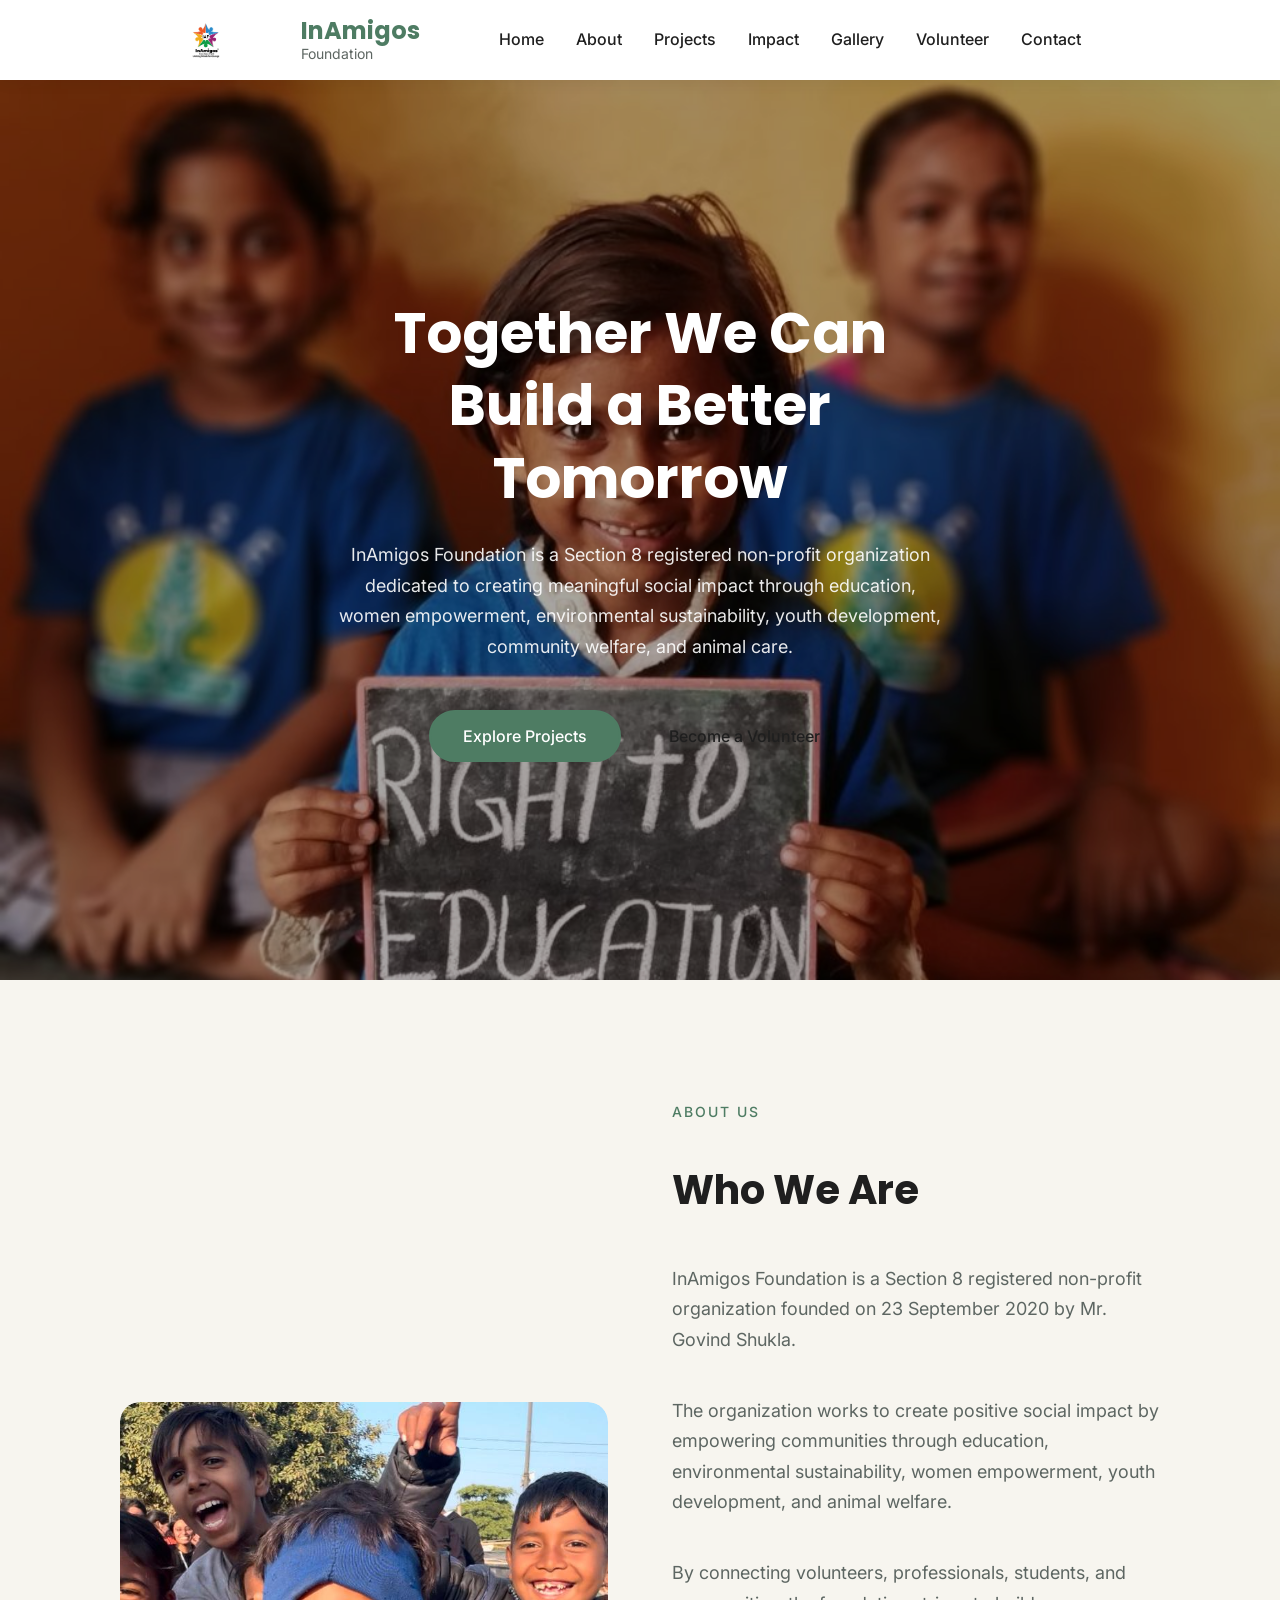
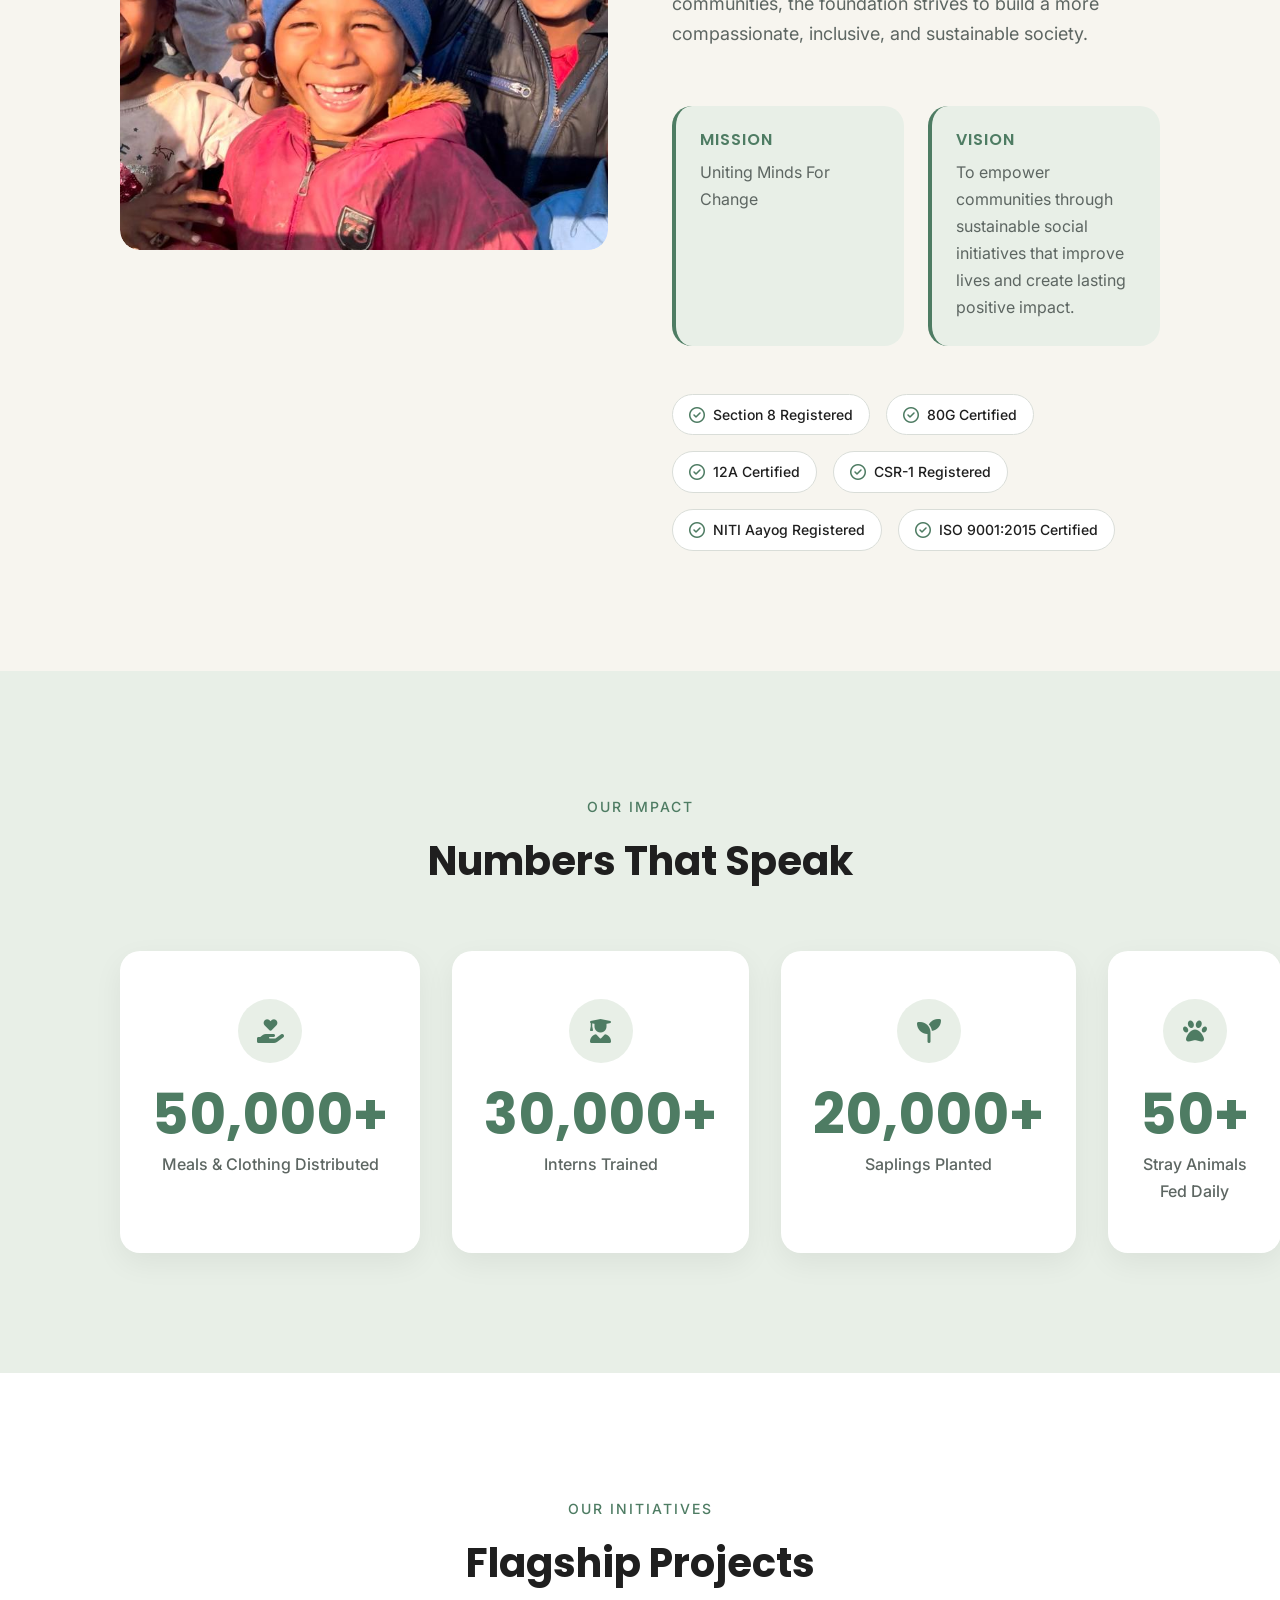
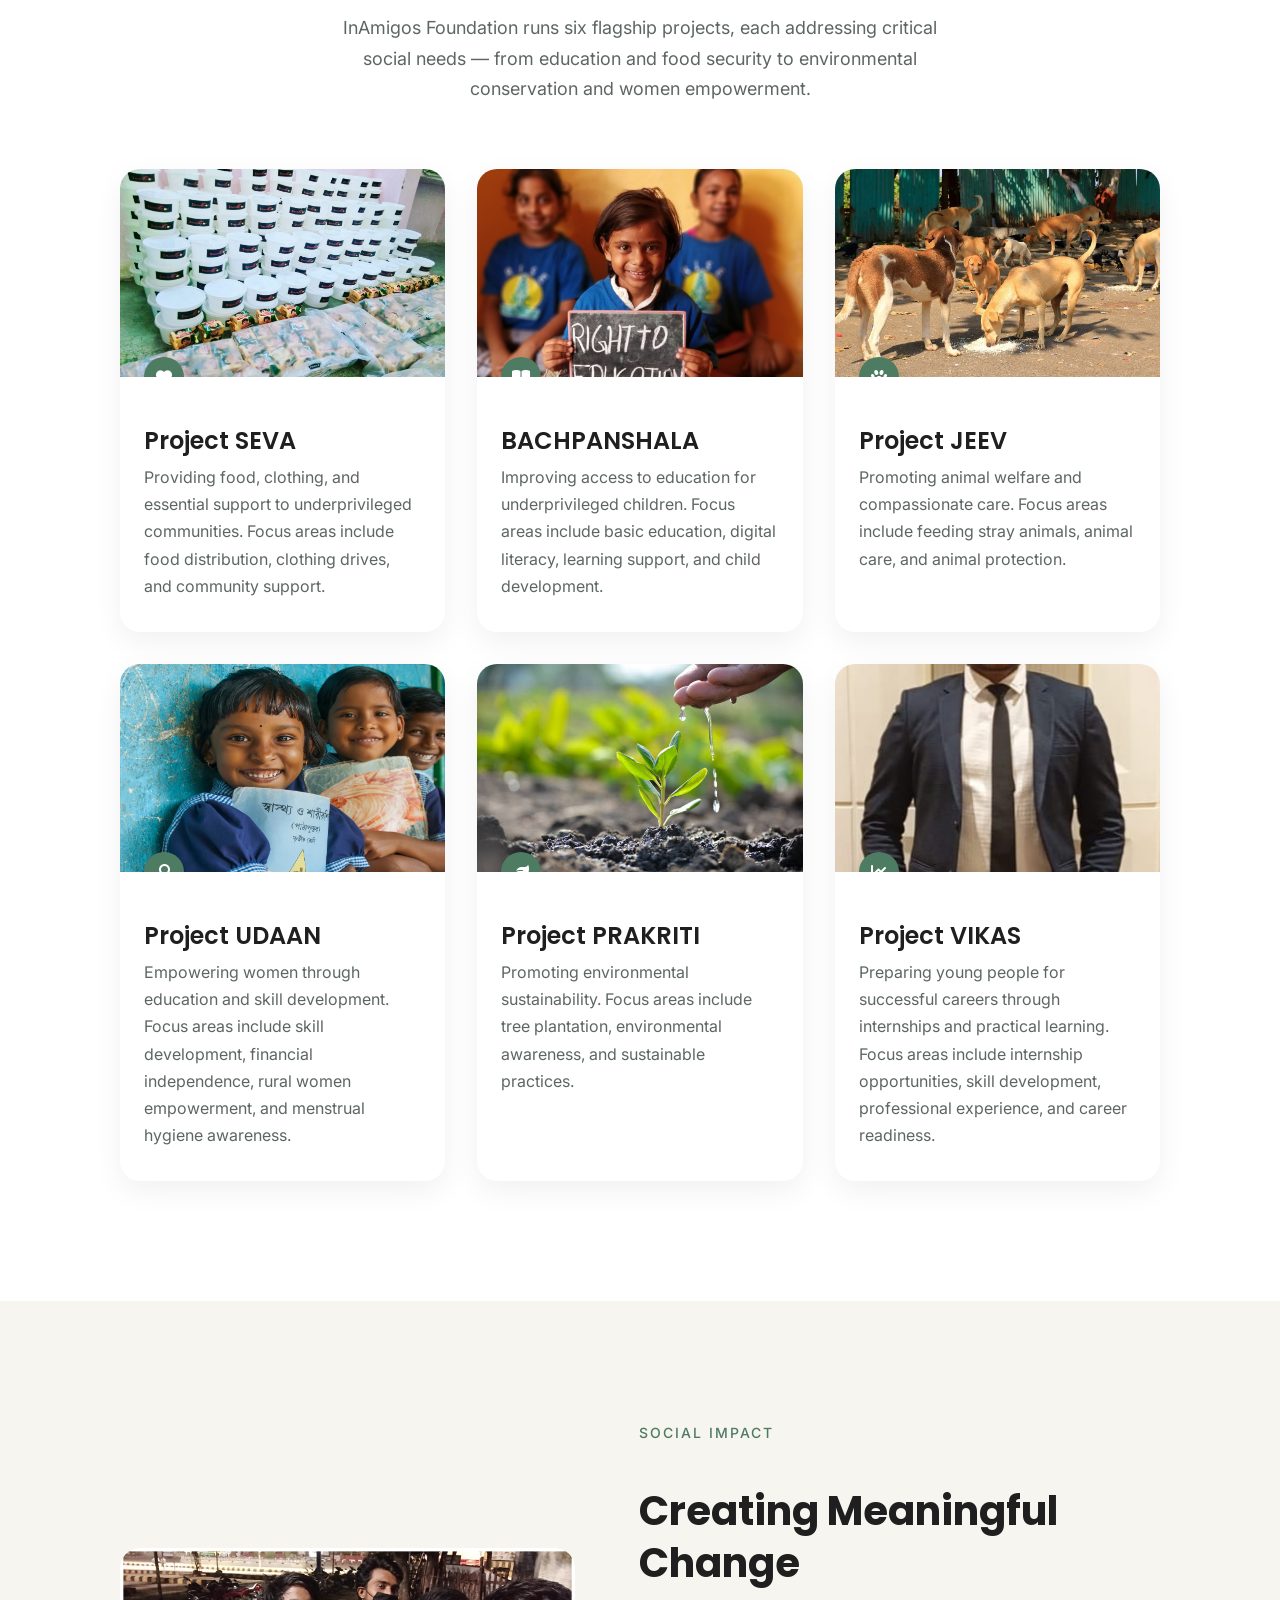
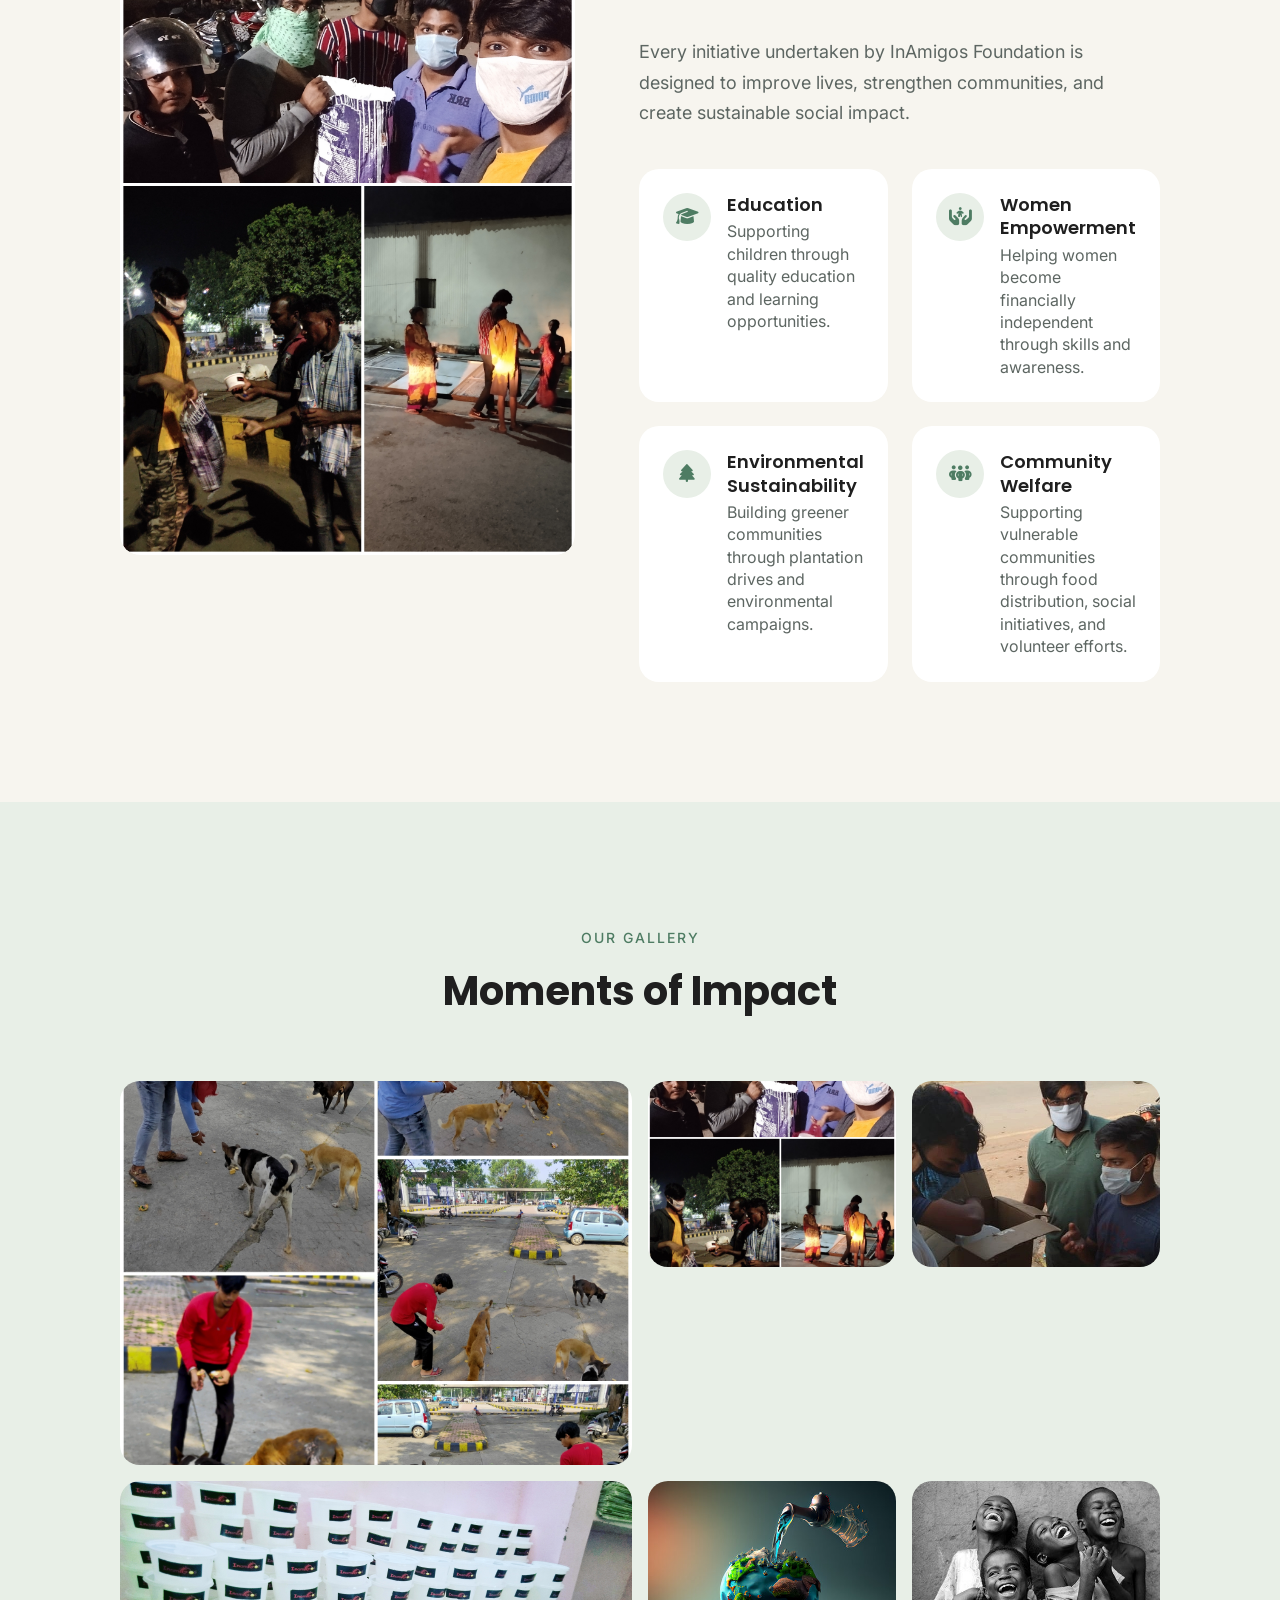
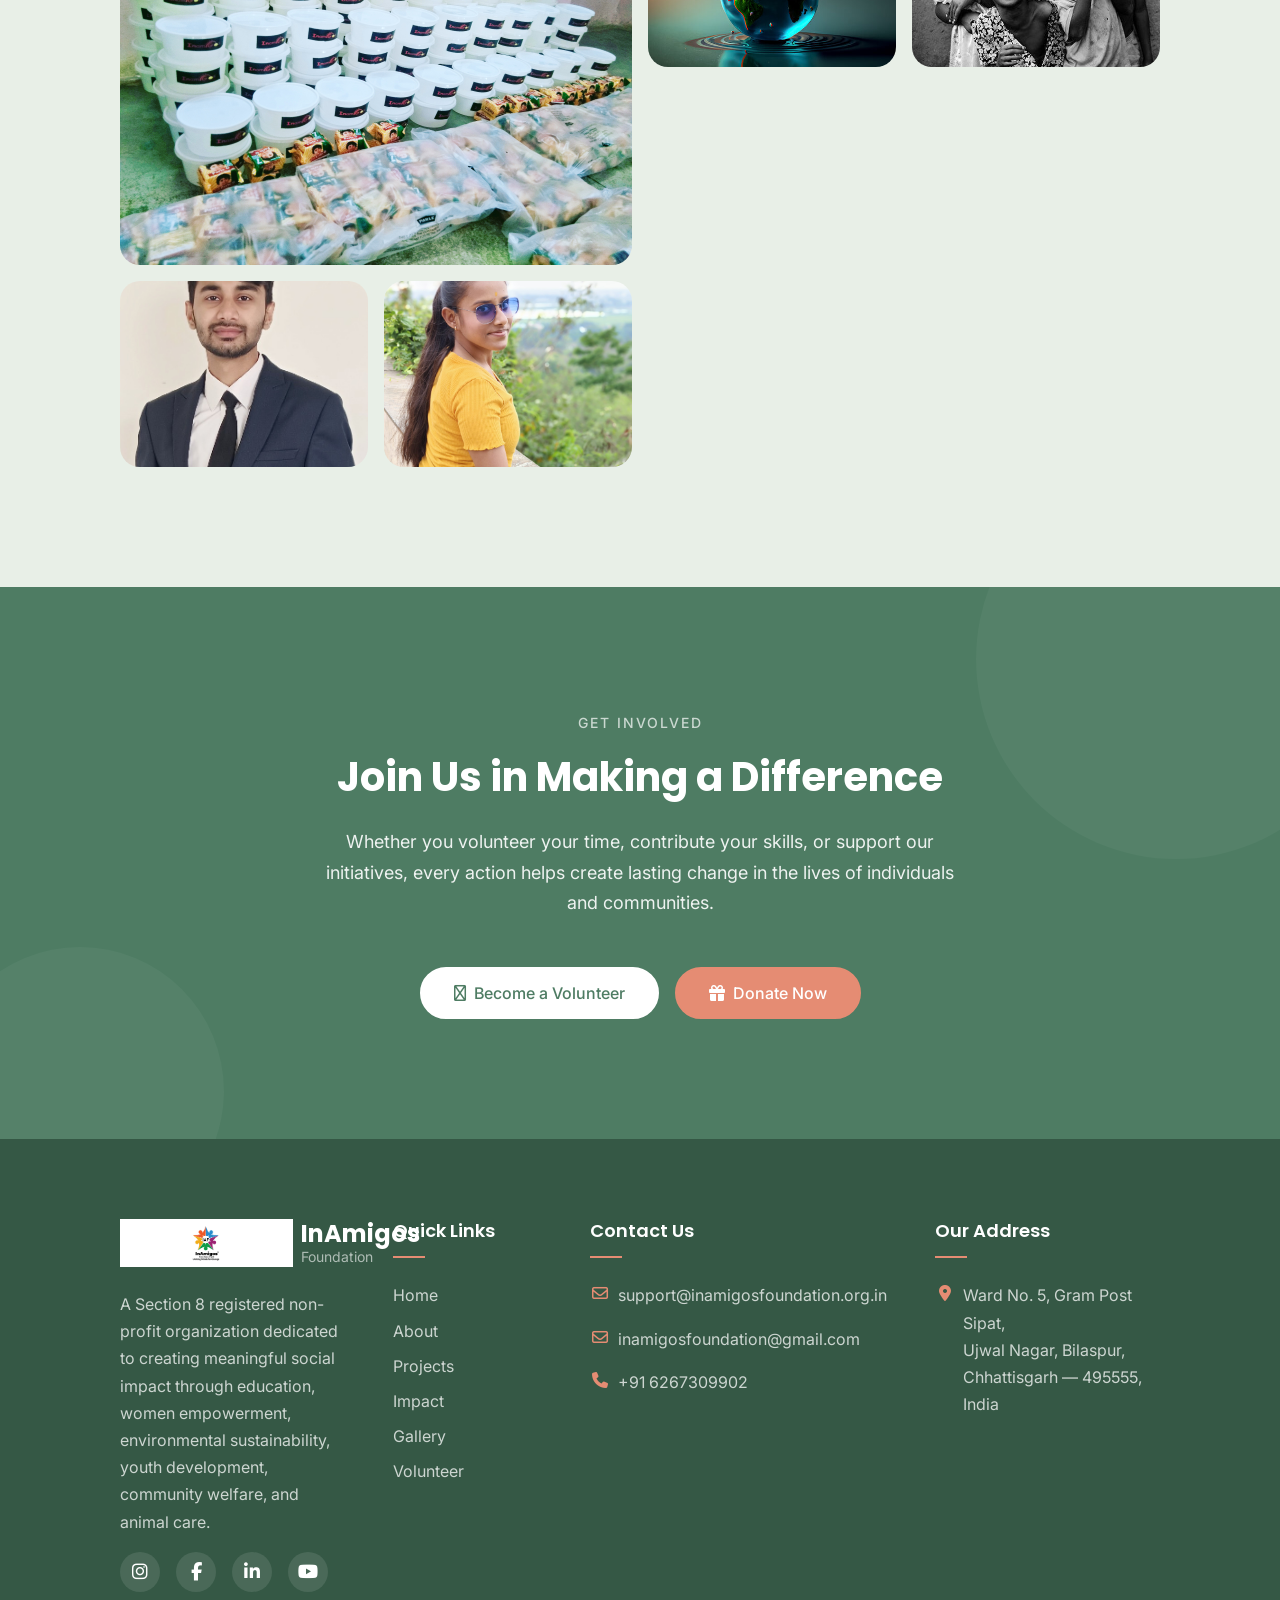
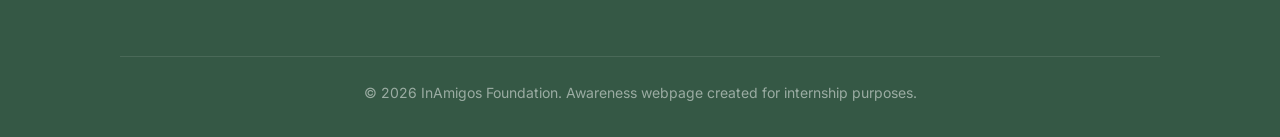
==== index.html @ 709d4292 "Current progress" ====
<!DOCTYPE html>
<html lang="en">
<head>
  <!-- =====================================================
       InAmigos Foundation — Awareness Website
       =====================================================
       A single-page responsive awareness website built to 
       showcase the mission, projects, and social impact of 
       the InAmigos Foundation.

       Technology: HTML5 + CSS3 only. No frameworks.
       Source of Truth: README.md, DESIGN_SYSTEM.md, CONTENT_SPEC.md
       ===================================================== -->
  <meta charset="UTF-8">
  <meta name="viewport" content="width=device-width, initial-scale=1.0">
  <meta http-equiv="X-UA-Compatible" content="IE=edge">

  <!-- SEO Meta Tags -->
  <title>InAmigos Foundation — Together We Can Build a Better Tomorrow</title>
  <meta name="description" content="InAmigos Foundation is a Section 8 registered non-profit organization dedicated to creating meaningful social impact through education, women empowerment, environmental sustainability, youth development, community welfare, and animal care.">
  <meta name="keywords" content="InAmigos Foundation, NGO, non-profit, education, women empowerment, environment, animal welfare, volunteer, India">

  <!-- Favicon — Official InAmigos icon -->
  <link rel="icon" href="images/logo.jpg" type="image/jpeg">
  <link rel="apple-touch-icon" href="images/logo.jpg">

  <!-- Google Fonts — Poppins (headings) + Inter (body) -->
  <link rel="preconnect" href="https://fonts.googleapis.com">
  <link rel="preconnect" href="https://fonts.gstatic.com" crossorigin>
  <link href="https://fonts.googleapis.com/css2?family=Inter:wght@400;500&family=Poppins:wght@600;700&display=swap" rel="stylesheet">

  <!-- Font Awesome — Outline icons -->
  <link rel="stylesheet" href="https://cdnjs.cloudflare.com/ajax/libs/font-awesome/6.5.1/css/all.min.css" integrity="sha512-DTOQO9RWCH3ppGqcWaEA1BIZOC6xxalwEsw9c2QQeAIftl+Vegovlnee1c9QX4TctnWMn13TZye+giMm8e2LwA==" crossorigin="anonymous" referrerpolicy="no-referrer">

  <!-- Main Stylesheet -->
  <link rel="stylesheet" href="css/style.css">
</head>

<body>

  <!-- =====================================================
       SKIP LINK — Accessibility: Skip to main content
       ===================================================== -->
  <a href="#main-content" class="skip-link">Skip to main content</a>


  <!-- =====================================================
       COMPONENT: Navigation
       =====================================================
       Sticky navbar. Logo left, links right.
       CSS-only hamburger menu on mobile.
       Menu items from CONTENT_SPEC: Home, About, Projects, 
       Impact, Gallery, Volunteer, Contact
       ===================================================== -->
  <header class="nav" role="banner">
    <div class="container nav__inner">

      <!-- Logo -->
      <a href="#home" class="nav__logo" aria-label="InAmigos Foundation — Go to homepage">
        <img 
          src="images/logo.jpg" 
          alt="InAmigos Foundation official logo" 
          class="nav__logo-img"
          width="48"
          height="48"
        >
        <div class="nav__logo-text">
          InAmigos
          <span>Foundation</span>
        </div>
      </a>

      <!-- Mobile hamburger toggle (CSS-only, no JavaScript) -->
      <input type="checkbox" id="nav-toggle" class="nav__toggle sr-only" aria-label="Toggle navigation menu">

      <!-- Navigation Links -->
      <nav class="nav__links" role="navigation" aria-label="Main navigation">
        <a href="#home" class="nav__link">Home</a>
        <a href="#about" class="nav__link">About</a>
        <a href="#projects" class="nav__link">Projects</a>
        <a href="#impact" class="nav__link">Impact</a>
        <a href="#gallery" class="nav__link">Gallery</a>
        <a href="#volunteer" class="nav__link">Volunteer</a>
        <a href="#contact" class="nav__link">Contact</a>
      </nav>

      <!-- Hamburger icon label (only visible on mobile) -->
      <label for="nav-toggle" class="nav__toggle-label" aria-label="Open navigation menu">
        <span></span>
        <span></span>
        <span></span>
      </label>

      <!-- Mobile overlay (closes menu when clicking outside) -->
      <label for="nav-toggle" class="nav__overlay" aria-hidden="true"></label>

    </div>
  </header>


  <!-- =====================================================
       MAIN CONTENT
       ===================================================== -->
  <main id="main-content">


    <!-- =====================================================
         COMPONENT: Hero Section
         =====================================================
         100vh height. Background image with dark overlay.
         Centered content (max 700px). Two CTA buttons.
         Content from CONTENT_SPEC.md — Hero Section.
         ===================================================== -->
    <section id="home" class="hero" aria-label="Hero banner">

      <!-- Background image — official InAmigos Foundation photo -->
      <img 
        src="images/hero-bg.jpg" 
        alt="InAmigos Foundation volunteers engaged in community service activities" 
        class="hero__bg"
      >

      <!-- Dark overlay for text readability -->
      <div class="hero__overlay" aria-hidden="true"></div>

      <!-- Hero content -->
      <div class="hero__content animate-fade-up">
        <h1 class="hero__heading">Together We Can Build a Better Tomorrow</h1>
        <p class="hero__subheading">
          InAmigos Foundation is a Section 8 registered non-profit organization dedicated to creating meaningful social impact through education, women empowerment, environmental sustainability, youth development, community welfare, and animal care.
        </p>
        <div class="btn-group btn-group--center">
          <!-- Primary CTA — scrolls to Projects section -->
          <a href="#projects" class="btn btn--primary">Explore Projects</a>
          <!-- Secondary CTA — scrolls to Volunteer section -->
          <a href="#volunteer" class="btn btn--white-outline">Become a Volunteer</a>
        </div>
      </div>
    </section>


    <!-- =====================================================
         COMPONENT: About Section
         =====================================================
         Two-column layout: Image + Content.
         Includes Mission, Vision, and Trust Badges.
         Content from CONTENT_SPEC.md — About Section.
         ===================================================== -->
    <section id="about" class="section section--ivory" aria-labelledby="about-heading">
      <div class="container">
        <div class="split">

          <!-- About Image -->
          <figure class="about__image-wrapper animate-fade-up">
            <img 
              src="images/about.jpg" 
              alt="InAmigos Foundation team members during a community welfare activity" 
              class="about__image"
              loading="lazy"
            >
          </figure>

          <!-- About Content -->
          <div class="about__content animate-fade-up animate-delay-2">

            <!-- Section Label -->
            <p class="section-label">About Us</p>

            <!-- Heading -->
            <h2 id="about-heading" class="section-heading">Who We Are</h2>

            <!-- Description — from CONTENT_SPEC -->
            <p class="about__text">
              InAmigos Foundation is a Section 8 registered non-profit organization founded on 23 September 2020 by Mr. Govind Shukla.
            </p>
            <p class="about__text">
              The organization works to create positive social impact by empowering communities through education, environmental sustainability, women empowerment, youth development, and animal welfare.
            </p>
            <p class="about__text">
              By connecting volunteers, professionals, students, and communities, the foundation strives to build a more compassionate, inclusive, and sustainable society.
            </p>

            <!-- Mission & Vision -->
            <div class="about__highlights">
              <div class="about__highlight">
                <h4>Mission</h4>
                <p>Uniting Minds For Change</p>
              </div>
              <div class="about__highlight">
                <h4>Vision</h4>
                <p>To empower communities through sustainable social initiatives that improve lives and create lasting positive impact.</p>
              </div>
            </div>

            <!-- Trust & Recognition Badges — from CONTENT_SPEC -->
            <div class="trust-badges" aria-label="Official certifications and registrations">
              <span class="trust-badge">
                <i class="fa-regular fa-circle-check" aria-hidden="true"></i> Section 8 Registered
              </span>
              <span class="trust-badge">
                <i class="fa-regular fa-circle-check" aria-hidden="true"></i> 80G Certified
              </span>
              <span class="trust-badge">
                <i class="fa-regular fa-circle-check" aria-hidden="true"></i> 12A Certified
              </span>
              <span class="trust-badge">
                <i class="fa-regular fa-circle-check" aria-hidden="true"></i> CSR-1 Registered
              </span>
              <span class="trust-badge">
                <i class="fa-regular fa-circle-check" aria-hidden="true"></i> NITI Aayog Registered
              </span>
              <span class="trust-badge">
                <i class="fa-regular fa-circle-check" aria-hidden="true"></i> ISO 9001:2015 Certified
              </span>
            </div>

          </div><!-- /about__content -->

        </div><!-- /split -->
      </div><!-- /container -->
    </section>


    <!-- =====================================================
         COMPONENT: Impact Statistics Section
         =====================================================
         Four equal-width stat cards with icons, large numbers,
         and short labels. Hover animation.
         Statistics from CONTENT_SPEC.md — Impact Statistics.
         ===================================================== -->
    <section id="impact" class="section section--sage" aria-labelledby="stats-heading">
      <div class="container">

        <!-- Section Header -->
        <div class="section-header animate-fade-up">
          <p class="section-label">Our Impact</p>
          <h2 id="stats-heading" class="section-heading">Numbers That Speak</h2>
        </div>

        <!-- Statistics Grid — 4 columns -->
        <div class="grid-4">

          <!-- Stat 1: Meals & Clothing -->
          <article class="stat-card animate-fade-up animate-delay-1" aria-label="50,000+ Meals and Clothing Distributed">
            <div class="stat-card__icon">
              <i class="fa-solid fa-hand-holding-heart" aria-hidden="true"></i>
            </div>
            <p class="stat-card__number">50,000+</p>
            <p class="stat-card__label">Meals &amp; Clothing Distributed</p>
          </article>

          <!-- Stat 2: Interns Trained -->
          <article class="stat-card animate-fade-up animate-delay-2" aria-label="30,000+ Interns Trained">
            <div class="stat-card__icon">
              <i class="fa-solid fa-user-graduate" aria-hidden="true"></i>
            </div>
            <p class="stat-card__number">30,000+</p>
            <p class="stat-card__label">Interns Trained</p>
          </article>

          <!-- Stat 3: Saplings Planted -->
          <article class="stat-card animate-fade-up animate-delay-3" aria-label="20,000+ Saplings Planted">
            <div class="stat-card__icon">
              <i class="fa-solid fa-seedling" aria-hidden="true"></i>
            </div>
            <p class="stat-card__number">20,000+</p>
            <p class="stat-card__label">Saplings Planted</p>
          </article>

          <!-- Stat 4: Stray Animals Fed -->
          <article class="stat-card animate-fade-up animate-delay-4" aria-label="50+ Stray Animals Fed Daily">
            <div class="stat-card__icon">
              <i class="fa-solid fa-paw" aria-hidden="true"></i>
            </div>
            <p class="stat-card__number">50+</p>
            <p class="stat-card__label">Stray Animals Fed Daily</p>
          </article>

        </div><!-- /grid-4 -->

      </div><!-- /container -->
    </section>


    <!-- =====================================================
         COMPONENT: Projects Section
         =====================================================
         Six flagship project cards. 3-col desktop, 2-col tablet,
         1-col mobile. Each card: image, icon, title, description.
         Projects from CONTENT_SPEC.md — Projects Section.
         ===================================================== -->
    <section id="projects" class="section section--white" aria-labelledby="projects-heading">
      <div class="container">

        <!-- Section Header -->
        <div class="section-header animate-fade-up">
          <p class="section-label">Our Initiatives</p>
          <h2 id="projects-heading" class="section-heading">Flagship Projects</h2>
          <p class="section-intro">
            InAmigos Foundation runs six flagship projects, each addressing critical social needs — from education and food security to environmental conservation and women empowerment.
          </p>
        </div>

        <!-- Projects Grid — 3 columns -->
        <div class="projects-grid">

          <!-- Project 1: SEVA -->
          <article class="project-card animate-fade-up animate-delay-1">
            <div class="project-card__image-wrapper">
              <img 
                src="images/project-seva.jpg" 
                alt="InAmigos Foundation volunteers distributing food and clothing during Project SEVA" 
                class="project-card__image"
                loading="lazy"
              >
              <div class="project-card__badge" aria-hidden="true">
                <i class="fa-solid fa-heart"></i>
              </div>
            </div>
            <div class="project-card__body">
              <h3 class="project-card__title">Project SEVA</h3>
              <p class="project-card__desc">
                Providing food, clothing, and essential support to underprivileged communities. Focus areas include food distribution, clothing drives, and community support.
              </p>
            </div>
          </article>

          <!-- Project 2: BACHPANSHALA -->
          <article class="project-card animate-fade-up animate-delay-2">
            <div class="project-card__image-wrapper">
              <img 
                src="images/project-bachpanshala.jpg" 
                alt="Children learning at an InAmigos Foundation Bachpanshala education program" 
                class="project-card__image"
                loading="lazy"
              >
              <div class="project-card__badge" aria-hidden="true">
                <i class="fa-solid fa-book-open"></i>
              </div>
            </div>
            <div class="project-card__body">
              <h3 class="project-card__title">BACHPANSHALA</h3>
              <p class="project-card__desc">
                Improving access to education for underprivileged children. Focus areas include basic education, digital literacy, learning support, and child development.
              </p>
            </div>
          </article>

          <!-- Project 3: JEEV -->
          <article class="project-card animate-fade-up animate-delay-3">
            <div class="project-card__image-wrapper">
              <img 
                src="images/project-jeev.jpg" 
                alt="InAmigos Foundation volunteers caring for and feeding stray animals under Project JEEV" 
                class="project-card__image"
                loading="lazy"
              >
              <div class="project-card__badge" aria-hidden="true">
                <i class="fa-solid fa-paw"></i>
              </div>
            </div>
            <div class="project-card__body">
              <h3 class="project-card__title">Project JEEV</h3>
              <p class="project-card__desc">
                Promoting animal welfare and compassionate care. Focus areas include feeding stray animals, animal care, and animal protection.
              </p>
            </div>
          </article>

          <!-- Project 4: UDAAN -->
          <article class="project-card animate-fade-up animate-delay-4">
            <div class="project-card__image-wrapper">
              <img 
                src="images/project-udaan.jpg" 
                alt="Women participating in a skill development workshop under InAmigos Foundation Project UDAAN" 
                class="project-card__image"
                loading="lazy"
              >
              <div class="project-card__badge" aria-hidden="true">
                <i class="fa-solid fa-venus"></i>
              </div>
            </div>
            <div class="project-card__body">
              <h3 class="project-card__title">Project UDAAN</h3>
              <p class="project-card__desc">
                Empowering women through education and skill development. Focus areas include skill development, financial independence, rural women empowerment, and menstrual hygiene awareness.
              </p>
            </div>
          </article>

          <!-- Project 5: PRAKRITI -->
          <article class="project-card animate-fade-up animate-delay-5">
            <div class="project-card__image-wrapper">
              <img 
                src="images/project-prakriti.jpg" 
                alt="InAmigos Foundation volunteers planting saplings during a Project PRAKRITI plantation drive" 
                class="project-card__image"
                loading="lazy"
              >
              <div class="project-card__badge" aria-hidden="true">
                <i class="fa-solid fa-leaf"></i>
              </div>
            </div>
            <div class="project-card__body">
              <h3 class="project-card__title">Project PRAKRITI</h3>
              <p class="project-card__desc">
                Promoting environmental sustainability. Focus areas include tree plantation, environmental awareness, and sustainable practices.
              </p>
            </div>
          </article>

          <!-- Project 6: VIKAS -->
          <article class="project-card animate-fade-up animate-delay-6">
            <div class="project-card__image-wrapper">
              <img 
                src="images/project-vikas.jpg" 
                alt="Young interns gaining professional skills through InAmigos Foundation Project VIKAS internship program" 
                class="project-card__image"
                loading="lazy"
              >
              <div class="project-card__badge" aria-hidden="true">
                <i class="fa-solid fa-chart-line"></i>
              </div>
            </div>
            <div class="project-card__body">
              <h3 class="project-card__title">Project VIKAS</h3>
              <p class="project-card__desc">
                Preparing young people for successful careers through internships and practical learning. Focus areas include internship opportunities, skill development, professional experience, and career readiness.
              </p>
            </div>
          </article>

        </div><!-- /projects-grid -->

      </div><!-- /container -->
    </section>


    <!-- =====================================================
         COMPONENT: Social Impact Section
         =====================================================
         Split layout: Image + Text with 4 feature blocks.
         Consistent icon style across all features.
         Content from CONTENT_SPEC.md — Social Impact Section.
         ===================================================== -->
    <section id="social-impact" class="section section--ivory" aria-labelledby="social-impact-heading">
      <div class="container">
        <div class="split">

          <!-- Social Impact Image -->
          <figure class="impact__image-wrapper animate-fade-up">
            <img 
              src="images/social-impact.jpg" 
              alt="InAmigos Foundation community outreach program creating meaningful social impact" 
              class="impact__image"
              loading="lazy"
            >
          </figure>

          <!-- Social Impact Content -->
          <div class="impact__content animate-fade-up animate-delay-2">

            <!-- Section Label -->
            <p class="section-label">Social Impact</p>

            <!-- Heading -->
            <h2 id="social-impact-heading" class="section-heading">Creating Meaningful Change</h2>

            <!-- Introduction text — from CONTENT_SPEC -->
            <p class="about__text">
              Every initiative undertaken by InAmigos Foundation is designed to improve lives, strengthen communities, and create sustainable social impact.
            </p>

            <!-- Four Focus Areas — from CONTENT_SPEC -->
            <div class="grid-2">

              <!-- Focus Area 1: Education -->
              <div class="impact-feature">
                <div class="impact-feature__icon">
                  <i class="fa-solid fa-graduation-cap" aria-hidden="true"></i>
                </div>
                <div>
                  <h3 class="impact-feature__title">Education</h3>
                  <p class="impact-feature__text">Supporting children through quality education and learning opportunities.</p>
                </div>
              </div>

              <!-- Focus Area 2: Women Empowerment -->
              <div class="impact-feature">
                <div class="impact-feature__icon">
                  <i class="fa-solid fa-hands-holding-child" aria-hidden="true"></i>
                </div>
                <div>
                  <h3 class="impact-feature__title">Women Empowerment</h3>
                  <p class="impact-feature__text">Helping women become financially independent through skills and awareness.</p>
                </div>
              </div>

              <!-- Focus Area 3: Environmental Sustainability -->
              <div class="impact-feature">
                <div class="impact-feature__icon">
                  <i class="fa-solid fa-tree" aria-hidden="true"></i>
                </div>
                <div>
                  <h3 class="impact-feature__title">Environmental Sustainability</h3>
                  <p class="impact-feature__text">Building greener communities through plantation drives and environmental campaigns.</p>
                </div>
              </div>

              <!-- Focus Area 4: Community Welfare -->
              <div class="impact-feature">
                <div class="impact-feature__icon">
                  <i class="fa-solid fa-people-group" aria-hidden="true"></i>
                </div>
                <div>
                  <h3 class="impact-feature__title">Community Welfare</h3>
                  <p class="impact-feature__text">Supporting vulnerable communities through food distribution, social initiatives, and volunteer efforts.</p>
                </div>
              </div>

            </div><!-- /grid-2 -->

          </div><!-- /impact__content -->

        </div><!-- /split -->
      </div><!-- /container -->
    </section>


    <!-- =====================================================
         COMPONENT: Gallery Section
         =====================================================
         Responsive grid of official photographs.
         6–12 images from official InAmigos Foundation sources.
         Hover zoom effect. Rounded corners. Equal spacing.
         Categories: Food distribution, plantation drives,
         education, internship, animal welfare, volunteer.
         ===================================================== -->
    <section id="gallery" class="section section--sage" aria-labelledby="gallery-heading">
      <div class="container">

        <!-- Section Header -->
        <div class="section-header animate-fade-up">
          <p class="section-label">Our Gallery</p>
          <h2 id="gallery-heading" class="section-heading">Moments of Impact</h2>
        </div>

        <!-- Gallery Grid -->
        <div class="gallery-grid">

          <!-- Gallery Image 1 — wide span for visual variety -->
          <figure class="gallery-item gallery-item--wide animate-fade-up">
            <img 
              src="images/gallery-1.jpg" 
              alt="InAmigos Foundation volunteers during a community service event" 
              loading="lazy"
            >
          </figure>

          <!-- Gallery Image 2 -->
          <figure class="gallery-item animate-fade-up animate-delay-1">
            <img 
              src="images/gallery-2.jpg" 
              alt="InAmigos Foundation team conducting an educational program for children" 
              loading="lazy"
            >
          </figure>

          <!-- Gallery Image 3 -->
          <figure class="gallery-item animate-fade-up animate-delay-2">
            <img 
              src="images/gallery-3.jpg" 
              alt="Volunteers distributing food and essentials to underprivileged communities" 
              loading="lazy"
            >
          </figure>

          <!-- Gallery Image 4 — wide span -->
          <figure class="gallery-item gallery-item--wide animate-fade-up animate-delay-3">
            <img 
              src="images/gallery-4.jpg" 
              alt="InAmigos Foundation plantation drive promoting environmental sustainability" 
              loading="lazy"
            >
          </figure>

          <!-- Gallery Image 5 -->
          <figure class="gallery-item animate-fade-up animate-delay-4">
            <img 
              src="images/gallery-5.jpg" 
              alt="InAmigos Foundation World Water Day awareness campaign" 
              loading="lazy"
            >
          </figure>

          <!-- Gallery Image 6 -->
          <figure class="gallery-item animate-fade-up animate-delay-5">
            <img 
              src="images/gallery-6.jpg" 
              alt="InAmigos Foundation International Day of Happiness celebration event" 
              loading="lazy"
            >
          </figure>

          <!-- Gallery Image 7 -->
          <figure class="gallery-item animate-fade-up animate-delay-5">
            <img 
              src="images/gallery-7.jpg" 
              alt="InAmigos Foundation volunteer engaged in community support work" 
              loading="lazy"
            >
          </figure>

          <!-- Gallery Image 8 -->
          <figure class="gallery-item animate-fade-up animate-delay-6">
            <img 
              src="images/gallery-8.jpg" 
              alt="InAmigos Foundation volunteer participating in a social welfare program" 
              loading="lazy"
            >
          </figure>

        </div><!-- /gallery-grid -->

      </div><!-- /container -->
    </section>


    <!-- =====================================================
         COMPONENT: Volunteer CTA Section
         =====================================================
         Full-width green background. Centered white text.
         Two buttons: Become a Volunteer + Donate Now.
         Organic abstract shape decorations at low opacity.
         Content from CONTENT_SPEC.md — Volunteer Section.
         ===================================================== -->
    <section id="volunteer" class="section section--green cta" aria-labelledby="cta-heading">
      <div class="container">
        <div class="cta__content animate-fade-up">

          <!-- Section Label -->
          <p class="section-label" style="color: rgba(255,255,255,0.7);">Get Involved</p>

          <!-- Heading -->
          <h2 id="cta-heading" class="cta__heading">Join Us in Making a Difference</h2>

          <!-- Description — from CONTENT_SPEC -->
          <p class="cta__text">
            Whether you volunteer your time, contribute your skills, or support our initiatives, every action helps create lasting change in the lives of individuals and communities.
          </p>

          <!-- CTA Buttons -->
          <div class="btn-group btn-group--center">
            <!-- TODO: Link to official InAmigos volunteer form once available -->
            <a href="https://forms.gle/AB4c1hLaDDmtrKGU7" class="btn btn--white" target="_blank" rel="noopener noreferrer">
              <i class="fa-regular fa-hand-holding-heart" aria-hidden="true"></i>
              Become a Volunteer
            </a>
            <!-- TODO: Link to official InAmigos donation page once available -->
            <a href="https://rzp.io/l/kWQ87HP" class="btn btn--accent" target="_blank" rel="noopener noreferrer">
              <i class="fa-solid fa-gift" aria-hidden="true"></i>
              Donate Now
            </a>
          </div>

        </div><!-- /cta__content -->
      </div><!-- /container -->
    </section>


  </main><!-- /main-content -->


  <!-- =====================================================
       COMPONENT: Footer
       =====================================================
       Dark green background. White text.
       Four columns: Logo + About, Quick Links, Contact, Social.
       Copyright line at bottom.
       Content from CONTENT_SPEC.md — Footer & Contact.
       ===================================================== -->
  <footer id="contact" class="footer" role="contentinfo">
    <div class="container">

      <!-- Footer Grid — 4 columns -->
      <div class="footer__grid">

        <!-- Column 1: Logo & Organization Info -->
        <div>
          <div class="footer__logo">
            <img 
              src="images/logo-footer.jpg" 
              alt="InAmigos Foundation logo" 
              class="footer__logo-img"
              width="48"
              height="48"
            >
            <div class="footer__logo-name">
              InAmigos
              <span>Foundation</span>
            </div>
          </div>
          <p class="footer__text">
            A Section 8 registered non-profit organization dedicated to creating meaningful social impact through education, women empowerment, environmental sustainability, youth development, community welfare, and animal care.
          </p>

          <!-- Social Media Icons -->
          <div class="social-icons" aria-label="Follow us on social media">
            <!-- Instagram — official account -->
            <a href="https://www.instagram.com/inamigos/" class="social-icon" target="_blank" rel="noopener noreferrer" aria-label="Follow InAmigos Foundation on Instagram">
              <i class="fa-brands fa-instagram" aria-hidden="true"></i>
            </a>
            <!-- Facebook — official account -->
            <a href="https://www.facebook.com/inamigos.inamigos" class="social-icon" target="_blank" rel="noopener noreferrer" aria-label="Follow InAmigos Foundation on Facebook">
              <i class="fa-brands fa-facebook-f" aria-hidden="true"></i>
            </a>
            <!-- LinkedIn — TODO: Verify official LinkedIn URL from InAmigos Foundation -->
            <a href="#" class="social-icon" target="_blank" rel="noopener noreferrer" aria-label="Follow InAmigos Foundation on LinkedIn">
              <i class="fa-brands fa-linkedin-in" aria-hidden="true"></i>
            </a>
            <!-- YouTube — TODO: Verify official YouTube URL from InAmigos Foundation -->
            <a href="#" class="social-icon" target="_blank" rel="noopener noreferrer" aria-label="Follow InAmigos Foundation on YouTube">
              <i class="fa-brands fa-youtube" aria-hidden="true"></i>
            </a>
          </div>
        </div>

        <!-- Column 2: Quick Navigation Links -->
        <nav aria-label="Footer navigation">
          <h3 class="footer__heading">Quick Links</h3>
          <div class="footer__links">
            <a href="#home" class="footer__link">Home</a>
            <a href="#about" class="footer__link">About</a>
            <a href="#projects" class="footer__link">Projects</a>
            <a href="#impact" class="footer__link">Impact</a>
            <a href="#gallery" class="footer__link">Gallery</a>
            <a href="#volunteer" class="footer__link">Volunteer</a>
          </div>
        </nav>

        <!-- Column 3: Contact Information — from CONTENT_SPEC -->
        <div>
          <h3 class="footer__heading">Contact Us</h3>
          <div class="footer__contact-item">
            <i class="fa-regular fa-envelope" aria-hidden="true"></i>
            <a href="mailto:support@inamigosfoundation.org.in">support@inamigosfoundation.org.in</a>
          </div>
          <div class="footer__contact-item">
            <i class="fa-regular fa-envelope" aria-hidden="true"></i>
            <a href="mailto:inamigosfoundation@gmail.com">inamigosfoundation@gmail.com</a>
          </div>
          <div class="footer__contact-item">
            <i class="fa-solid fa-phone" aria-hidden="true"></i>
            <a href="tel:+916267309902">+91 6267309902</a>
          </div>
        </div>

        <!-- Column 4: Address — from CONTENT_SPEC -->
        <div>
          <h3 class="footer__heading">Our Address</h3>
          <address class="footer__contact-item" style="font-style: normal;">
            <i class="fa-solid fa-location-dot" aria-hidden="true"></i>
            <span>
              Ward No. 5, Gram Post Sipat,<br>
              Ujwal Nagar, Bilaspur,<br>
              Chhattisgarh — 495555,<br>
              India
            </span>
          </address>
        </div>

      </div><!-- /footer__grid -->

      <!-- Copyright — from CONTENT_SPEC -->
      <div class="footer__bottom">
        <p class="footer__copyright">
          &copy; 2026 InAmigos Foundation. Awareness webpage created for internship purposes.
        </p>
      </div>

    </div><!-- /container -->
  </footer>

</body>
</html>
---- css/style.css ----
/* ============================================================
   InAmigos Foundation — Awareness Website Stylesheet
   ============================================================
   Design System Reference : DESIGN_SYSTEM.md
   Content Reference       : CONTENT_SPEC.md
   
   Table of Contents
   ------------------
   1.  CSS Custom Properties (Design Tokens)
   2.  CSS Reset & Base Styles
   3.  Typography
   4.  Layout Utilities
   5.  Buttons
   6.  Cards
   7.  Animations & Keyframes
   8.  Navigation
   9.  Hero Section
   10. About Section
   11. Impact Statistics Section
   12. Projects Section
   13. Social Impact Section
   14. Gallery Section
   15. Volunteer CTA Section
   16. Footer
   17. Accessibility & Focus States
   18. Responsive — Tablet (768px – 1199px)
   19. Responsive — Mobile (< 768px)
   ============================================================ */


/* ============================================================
   1. CSS Custom Properties (Design Tokens)
   ============================================================
   Every color, spacing value, font, shadow, radius, and 
   transition is defined here. Nothing is hardcoded elsewhere.
   ============================================================ */
:root {
  /* --- Colors — Primary Backgrounds --- */
  --color-bg-primary:      #F7F5EF;  /* Warm Ivory */
  --color-bg-secondary:    #FFFFFF;  /* White */
  --color-bg-alternate:    #E8EFE7;  /* Soft Sage */

  /* --- Colors — Text --- */
  --color-text-primary:    #1F1F1F;
  --color-text-secondary:  #5D6662;
  --color-text-inverse:    #FFFFFF;

  /* --- Colors — Brand --- */
  --color-brand:           #4E7C63;  /* Muted Forest Green */
  --color-brand-dark:      #355845;  /* Dark Brand */
  --color-brand-light:     rgba(78, 124, 99, 0.08); /* Light green for hover states */

  /* --- Colors — Accent (use sparingly: buttons, badges, highlights) --- */
  --color-accent:          #E58C73;  /* Warm Coral */

  /* --- Colors — Utility --- */
  --color-border:          #D9DDD8;
  --color-success:         #7BAE7F;
  --color-error:           #D95C5C;

  /* --- Colors — Overlays --- */
  --color-hero-overlay:    rgba(0, 0, 0, 0.35);

  /* --- Typography — Font Families --- */
  --font-heading:          'Poppins', sans-serif;
  --font-body:             'Inter', sans-serif;

  /* --- Typography — Font Weights --- */
  --fw-regular:            400;
  --fw-medium:             500;
  --fw-semibold:           600;
  --fw-bold:               700;

  /* --- Typography — Font Scale --- */
  --fs-hero:               3.5rem;    /* 56px */
  --fs-section:            2.5rem;    /* 40px */
  --fs-card:               1.5rem;    /* 24px */
  --fs-body:               1.125rem;  /* 18px */
  --fs-small:              1rem;      /* 16px */
  --fs-caption:            0.875rem;  /* 14px */

  /* --- Typography — Line Heights --- */
  --lh-heading:            1.3;
  --lh-body:               1.7;
  --lh-tight:              1.4;

  /* --- Spacing — 8-point system --- */
  --space-xs:              0.5rem;    /* 8px */
  --space-sm:              1rem;      /* 16px */
  --space-md:              1.5rem;    /* 24px */
  --space-lg:              2rem;      /* 32px */
  --space-xl:              3rem;      /* 48px */
  --space-2xl:             4rem;      /* 64px */
  --space-3xl:             5rem;      /* 80px */
  --space-4xl:             6rem;      /* 96px */
  --space-5xl:             7.5rem;    /* 120px */

  /* --- Section Padding --- */
  --section-py:            var(--space-5xl);  /* 100px top & bottom (adjusted from spec 100px ≈ 6.25rem, using 120px for generous whitespace) */
  --section-px-desktop:    var(--space-3xl);  /* 80px */
  --section-px-tablet:     var(--space-lg);   /* 40px → using 32px for 8-pt grid compliance */
  --section-px-mobile:     var(--space-md);   /* 24px */

  /* --- Layout --- */
  --max-content-width:     75rem;     /* 1200px */
  --max-hero-content:      43.75rem; /* 700px */

  /* --- Border Radius --- */
  --radius-sm:             0.5rem;   /* 8px */
  --radius-md:             1.25rem;  /* 20px — cards, images */
  --radius-pill:           999px;    /* Buttons */

  /* --- Shadows --- */
  --shadow-card:           0 10px 30px rgba(0, 0, 0, 0.06);
  --shadow-card-hover:     0 20px 40px rgba(0, 0, 0, 0.10);
  --shadow-nav:            0 2px 16px rgba(0, 0, 0, 0.06);

  /* --- Transitions --- */
  --transition-speed:      300ms;
  --transition-ease:       ease;
  --transition-default:    var(--transition-speed) var(--transition-ease);
}


/* ============================================================
   2. CSS Reset & Base Styles
   ============================================================
   Modern CSS reset. Smooth scrolling. Default font setup.
   ============================================================ */
*,
*::before,
*::after {
  margin: 0;
  padding: 0;
  box-sizing: border-box;
}

html {
  scroll-behavior: smooth;
  font-size: 100%; /* 16px base */
  -webkit-text-size-adjust: 100%;
}

body {
  font-family: var(--font-body);
  font-weight: var(--fw-regular);
  font-size: var(--fs-body);
  line-height: var(--lh-body);
  color: var(--color-text-primary);
  background-color: var(--color-bg-primary);
  overflow-x: hidden; /* Prevent horizontal scroll */
  -webkit-font-smoothing: antialiased;
  -moz-osx-font-smoothing: grayscale;
}

img {
  max-width: 100%;
  height: auto;
  display: block;
}

a {
  text-decoration: none;
  color: inherit;
  transition: color var(--transition-default);
}

ul, ol {
  list-style: none;
}

button {
  font-family: inherit;
  cursor: pointer;
  border: none;
  background: none;
}

/* Screen reader only — visually hidden but accessible */
.sr-only {
  position: absolute;
  width: 1px;
  height: 1px;
  padding: 0;
  margin: -1px;
  overflow: hidden;
  clip: rect(0, 0, 0, 0);
  white-space: nowrap;
  border: 0;
}


/* ============================================================
   3. Typography
   ============================================================
   Headings use Poppins; body uses Inter.
   Consistent scale from DESIGN_SYSTEM.md.
   ============================================================ */
h1, h2, h3, h4, h5, h6 {
  font-family: var(--font-heading);
  line-height: var(--lh-heading);
  color: var(--color-text-primary);
}

h1 {
  font-size: var(--fs-hero);
  font-weight: var(--fw-bold);
}

h2 {
  font-size: var(--fs-section);
  font-weight: var(--fw-bold);
}

h3 {
  font-size: var(--fs-card);
  font-weight: var(--fw-semibold);
}

h4 {
  font-size: var(--fs-body);
  font-weight: var(--fw-semibold);
}

p {
  margin-bottom: var(--space-sm);
  color: var(--color-text-secondary);
}

/* Section label — small uppercase text above section headings */
.section-label {
  display: inline-block;
  font-family: var(--font-body);
  font-size: var(--fs-caption);
  font-weight: var(--fw-medium);
  text-transform: uppercase;
  letter-spacing: 2px;
  color: var(--color-brand);
  margin-bottom: var(--space-sm);
}

/* Section heading — consistent spacing below headings */
.section-heading {
  margin-bottom: var(--space-md);
}

/* Section intro paragraph */
.section-intro {
  max-width: 40rem;
  margin-bottom: var(--space-xl);
  font-size: var(--fs-body);
}

/* Centered section header group */
.section-header {
  text-align: center;
  margin-bottom: var(--space-2xl);
}

.section-header .section-intro {
  margin-left: auto;
  margin-right: auto;
}


/* ============================================================
   4. Layout Utilities
   ============================================================
   Container, section base, grid helpers.
   ============================================================ */

/* Main container — constrains content to max width */
.container {
  width: 100%;
  max-width: var(--max-content-width);
  margin-left: auto;
  margin-right: auto;
  padding-left: var(--section-px-desktop);
  padding-right: var(--section-px-desktop);
}

/* Base section — generous vertical whitespace */
.section {
  padding-top: var(--section-py);
  padding-bottom: var(--section-py);
}

/* Alternate background sections */
.section--ivory {
  background-color: var(--color-bg-primary);
}

.section--white {
  background-color: var(--color-bg-secondary);
}

.section--sage {
  background-color: var(--color-bg-alternate);
}

.section--green {
  background-color: var(--color-brand);
}

.section--dark-green {
  background-color: var(--color-brand-dark);
}

/* Two-column split layout */
.split {
  display: grid;
  grid-template-columns: 1fr 1fr;
  gap: var(--space-2xl);
  align-items: center;
}

/* Three-column grid */
.grid-3 {
  display: grid;
  grid-template-columns: repeat(3, 1fr);
  gap: var(--space-lg);
}

/* Four-column grid */
.grid-4 {
  display: grid;
  grid-template-columns: repeat(4, 1fr);
  gap: var(--space-lg);
}

/* Two-column feature grid */
.grid-2 {
  display: grid;
  grid-template-columns: repeat(2, 1fr);
  gap: var(--space-md);
}

/* Text alignment utility */
.text-center {
  text-align: center;
}


/* ============================================================
   5. Buttons
   ============================================================
   Primary (filled green pill) and Secondary (outlined).
   Both have hover, focus, and active states.
   ============================================================ */

.btn {
  display: inline-flex;
  align-items: center;
  justify-content: center;
  gap: var(--space-xs);
  font-family: var(--font-body);
  font-size: var(--fs-small);
  font-weight: var(--fw-medium);
  padding: var(--space-sm) var(--space-lg);
  border-radius: var(--radius-pill);
  transition: all var(--transition-default);
  cursor: pointer;
  text-align: center;
  line-height: 1;
  white-space: nowrap;
}

/* Primary Button — filled green */
.btn--primary {
  background-color: var(--color-brand);
  color: var(--color-text-inverse);
  border: 2px solid var(--color-brand);
}

.btn--primary:hover {
  background-color: var(--color-brand-dark);
  border-color: var(--color-brand-dark);
  transform: translateY(-2px);
}

.btn--primary:active {
  transform: translateY(0);
  background-color: var(--color-brand-dark);
}

/* Secondary Button — outlined */
.btn--secondary {
  background-color: transparent;
  color: var(--color-brand);
  border: 2px solid var(--color-brand);
}

.btn--secondary:hover {
  background-color: var(--color-brand-light);
  transform: translateY(-2px);
}

.btn--secondary:active {
  transform: translateY(0);
}

/* White variant for dark backgrounds (CTA section) */
.btn--white {
  background-color: var(--color-text-inverse);
  color: var(--color-brand);
  border: 2px solid var(--color-text-inverse);
}

.btn--white:hover {
  background-color: transparent;
  color: var(--color-text-inverse);
  transform: translateY(-2px);
}

.btn--white:active {
  transform: translateY(0);
}

/* Coral accent button */
.btn--accent {
  background-color: var(--color-accent);
  color: var(--color-text-inverse);
  border: 2px solid var(--color-accent);
}

.btn--accent:hover {
  background-color: transparent;
  color: var(--color-text-inverse);
  border-color: var(--color-text-inverse);
  transform: translateY(-2px);
}

.btn--accent:active {
  transform: translateY(0);
}

/* Button group — for multiple CTAs side by side */
.btn-group {
  display: flex;
  gap: var(--space-sm);
  flex-wrap: wrap;
}

.btn-group--center {
  justify-content: center;
}


/* ============================================================
   6. Cards
   ============================================================
   White background, rounded, shadowed with hover lift.
   ============================================================ */
.card {
  background-color: var(--color-bg-secondary);
  border-radius: var(--radius-md);
  padding: var(--space-lg);
  box-shadow: var(--shadow-card);
  transition: transform var(--transition-default),
              box-shadow var(--transition-default);
}

.card:hover {
  transform: translateY(-8px);
  box-shadow: var(--shadow-card-hover);
}

/* Card with image */
.card__image {
  width: 100%;
  height: 14rem;
  object-fit: cover;
  border-radius: var(--radius-md);
  margin-bottom: var(--space-md);
}

.card__icon {
  display: flex;
  align-items: center;
  justify-content: center;
  width: 3.5rem;
  height: 3.5rem;
  border-radius: 50%;
  background-color: var(--color-bg-alternate);
  color: var(--color-brand);
  font-size: var(--fs-card);
  margin-bottom: var(--space-sm);
}

.card__title {
  font-size: var(--fs-card);
  font-weight: var(--fw-semibold);
  margin-bottom: var(--space-xs);
  color: var(--color-text-primary);
}

.card__text {
  font-size: var(--fs-small);
  color: var(--color-text-secondary);
  line-height: var(--lh-body);
}


/* ============================================================
   7. Animations & Keyframes
   ============================================================
   Subtle animations only: fadeIn, fadeUp, button scale,
   card lift, image zoom, nav underline.
   Duration: 300ms. Ease: ease.
   Avoid: bounce, rotate, spin, flip, parallax.
   ============================================================ */

/* Fade In — for sections entering viewport */
@keyframes fadeIn {
  from {
    opacity: 0;
  }
  to {
    opacity: 1;
  }
}

/* Fade Up — for sections entering viewport with upward motion */
@keyframes fadeUp {
  from {
    opacity: 0;
    transform: translateY(30px);
  }
  to {
    opacity: 1;
    transform: translateY(0);
  }
}

/* Animate on load for hero content */
.animate-fade-in {
  animation: fadeIn 0.8s var(--transition-ease) both;
}

.animate-fade-up {
  animation: fadeUp 0.8s var(--transition-ease) both;
}

/* Stagger delays for sequential animation */
.animate-delay-1 { animation-delay: 0.1s; }
.animate-delay-2 { animation-delay: 0.2s; }
.animate-delay-3 { animation-delay: 0.3s; }
.animate-delay-4 { animation-delay: 0.4s; }
.animate-delay-5 { animation-delay: 0.5s; }
.animate-delay-6 { animation-delay: 0.6s; }


/* ============================================================
   8. Navigation
   ============================================================
   Sticky, white background, shadow when scrolling.
   Logo left, links right. Hamburger menu on mobile (CSS only).
   ============================================================ */
.nav {
  position: sticky;
  top: 0;
  z-index: 1000;
  background-color: var(--color-bg-secondary);
  box-shadow: var(--shadow-nav);
  transition: box-shadow var(--transition-default);
}

.nav__inner {
  display: flex;
  align-items: center;
  justify-content: space-between;
  padding-top: var(--space-sm);
  padding-bottom: var(--space-sm);
}

/* Logo */
.nav__logo {
  display: flex;
  align-items: center;
  gap: var(--space-xs);
}

.nav__logo-img {
  height: 3rem;
  width: auto;
  object-fit: contain;
}

.nav__logo-text {
  font-family: var(--font-heading);
  font-weight: var(--fw-bold);
  font-size: var(--fs-card);
  color: var(--color-brand);
  line-height: 1.2;
}

.nav__logo-text span {
  display: block;
  font-size: var(--fs-caption);
  font-weight: var(--fw-regular);
  color: var(--color-text-secondary);
  font-family: var(--font-body);
}

/* Desktop navigation links */
.nav__links {
  display: flex;
  align-items: center;
  gap: var(--space-lg);
}

.nav__link {
  font-size: var(--fs-small);
  font-weight: var(--fw-medium);
  color: var(--color-text-primary);
  position: relative;
  padding: var(--space-xs) 0;
  transition: color var(--transition-default);
}

/* Navigation underline animation */
.nav__link::after {
  content: '';
  position: absolute;
  bottom: 0;
  left: 0;
  width: 0;
  height: 2px;
  background-color: var(--color-brand);
  transition: width var(--transition-default);
}

.nav__link:hover,
.nav__link:focus-visible {
  color: var(--color-brand);
}

.nav__link:hover::after,
.nav__link:focus-visible::after {
  width: 100%;
}

/* Hamburger menu — CSS only toggle */
.nav__toggle {
  display: none;
}

.nav__toggle-label {
  display: none;
  flex-direction: column;
  justify-content: center;
  gap: 5px;
  width: 2rem;
  height: 2rem;
  cursor: pointer;
  padding: var(--space-xs);
  border-radius: var(--radius-sm);
  transition: background-color var(--transition-default);
}

.nav__toggle-label:hover {
  background-color: var(--color-bg-alternate);
}

.nav__toggle-label span {
  display: block;
  width: 100%;
  height: 2px;
  background-color: var(--color-text-primary);
  transition: transform var(--transition-default),
              opacity var(--transition-default);
  transform-origin: center;
}

/* Hamburger animation when checked */
.nav__toggle:checked ~ .nav__toggle-label span:nth-child(1) {
  transform: rotate(45deg) translate(5px, 5px);
}

.nav__toggle:checked ~ .nav__toggle-label span:nth-child(2) {
  opacity: 0;
}

.nav__toggle:checked ~ .nav__toggle-label span:nth-child(3) {
  transform: rotate(-45deg) translate(5px, -5px);
}


/* ============================================================
   9. Hero Section
   ============================================================
   100vh, background image with dark overlay, centered content.
   Max content width: 700px. Two CTA buttons.
   ============================================================ */
.hero {
  position: relative;
  min-height: 100vh;
  display: flex;
  align-items: center;
  justify-content: center;
  overflow: hidden;
}

/* Background image */
.hero__bg {
  position: absolute;
  inset: 0;
  width: 100%;
  height: 100%;
  object-fit: cover;
  z-index: 0;
}

/* Dark overlay */
.hero__overlay {
  position: absolute;
  inset: 0;
  background-color: var(--color-hero-overlay);
  z-index: 1;
}

/* Content — centered, above overlay */
.hero__content {
  position: relative;
  z-index: 2;
  max-width: var(--max-hero-content);
  text-align: center;
  padding: var(--space-lg);
}

.hero__heading {
  font-size: var(--fs-hero);
  color: var(--color-text-inverse);
  margin-bottom: var(--space-md);
  font-weight: var(--fw-bold);
}

.hero__subheading {
  font-size: var(--fs-body);
  color: rgba(255, 255, 255, 0.9);
  margin-bottom: var(--space-xl);
  line-height: var(--lh-body);
  max-width: 38rem;
  margin-left: auto;
  margin-right: auto;
}

.hero .btn-group {
  justify-content: center;
}


/* ============================================================
   10. About Section
   ============================================================
   Two-column layout: image + content with mission/vision.
   Trust badges displayed as a row of certification badges.
   ============================================================ */
.about__image-wrapper {
  border-radius: var(--radius-md);
  overflow: hidden;
  position: relative;
}

.about__image {
  width: 100%;
  height: 100%;
  min-height: 28rem;
  object-fit: cover;
  border-radius: var(--radius-md);
  transition: transform var(--transition-default);
}

.about__image-wrapper:hover .about__image {
  transform: scale(1.03);
}

.about__content {
  display: flex;
  flex-direction: column;
  gap: var(--space-md);
}

.about__text {
  color: var(--color-text-secondary);
  font-size: var(--fs-body);
  line-height: var(--lh-body);
}

/* Mission & Vision blocks */
.about__highlights {
  display: grid;
  grid-template-columns: 1fr 1fr;
  gap: var(--space-md);
  margin-top: var(--space-sm);
}

.about__highlight {
  padding: var(--space-md);
  background-color: var(--color-bg-alternate);
  border-radius: var(--radius-md);
  border-left: 4px solid var(--color-brand);
}

.about__highlight h4 {
  color: var(--color-brand);
  margin-bottom: var(--space-xs);
  font-size: var(--fs-small);
  text-transform: uppercase;
  letter-spacing: 1px;
}

.about__highlight p {
  font-size: var(--fs-small);
  margin-bottom: 0;
}

/* Trust / Recognition Badges */
.trust-badges {
  display: flex;
  flex-wrap: wrap;
  gap: var(--space-sm);
  margin-top: var(--space-md);
}

.trust-badge {
  display: inline-flex;
  align-items: center;
  gap: var(--space-xs);
  padding: var(--space-xs) var(--space-sm);
  background-color: var(--color-bg-secondary);
  border: 1px solid var(--color-border);
  border-radius: var(--radius-pill);
  font-size: var(--fs-caption);
  font-weight: var(--fw-medium);
  color: var(--color-text-primary);
  transition: all var(--transition-default);
}

.trust-badge i {
  color: var(--color-brand);
  font-size: var(--fs-small);
}

.trust-badge:hover {
  background-color: var(--color-bg-alternate);
  border-color: var(--color-brand);
  transform: translateY(-2px);
}


/* ============================================================
   11. Impact Statistics Section
   ============================================================
   Four equal-width stat cards. Large numbers. Icons above.
   Hover animation: card lift.
   ============================================================ */
.stat-card {
  text-align: center;
  padding: var(--space-xl) var(--space-lg);
  background-color: var(--color-bg-secondary);
  border-radius: var(--radius-md);
  box-shadow: var(--shadow-card);
  transition: transform var(--transition-default),
              box-shadow var(--transition-default);
}

.stat-card:hover {
  transform: translateY(-8px);
  box-shadow: var(--shadow-card-hover);
}

.stat-card__icon {
  display: flex;
  align-items: center;
  justify-content: center;
  width: 4rem;
  height: 4rem;
  border-radius: 50%;
  background-color: var(--color-bg-alternate);
  color: var(--color-brand);
  font-size: var(--fs-card);
  margin: 0 auto var(--space-md);
  transition: background-color var(--transition-default),
              color var(--transition-default);
}

.stat-card:hover .stat-card__icon {
  background-color: var(--color-brand);
  color: var(--color-text-inverse);
}

.stat-card__number {
  font-family: var(--font-heading);
  font-size: var(--fs-hero);
  font-weight: var(--fw-bold);
  color: var(--color-brand);
  line-height: 1;
  margin-bottom: var(--space-xs);
}

.stat-card__label {
  font-size: var(--fs-small);
  color: var(--color-text-secondary);
  font-weight: var(--fw-medium);
  margin-bottom: 0;
}


/* ============================================================
   12. Projects Section
   ============================================================
   Six project cards in a 3-column grid (desktop).
   Each card: image, icon overlay, title, description.
   Consistent height via flexbox stretch.
   ============================================================ */
.projects-grid {
  display: grid;
  grid-template-columns: repeat(3, 1fr);
  gap: var(--space-lg);
}

.project-card {
  display: flex;
  flex-direction: column;
  background-color: var(--color-bg-secondary);
  border-radius: var(--radius-md);
  overflow: hidden;
  box-shadow: var(--shadow-card);
  transition: transform var(--transition-default),
              box-shadow var(--transition-default);
}

.project-card:hover {
  transform: translateY(-8px);
  box-shadow: var(--shadow-card-hover);
}

.project-card__image-wrapper {
  position: relative;
  overflow: hidden;
  height: 13rem;
}

.project-card__image {
  width: 100%;
  height: 100%;
  object-fit: cover;
  transition: transform var(--transition-default);
}

.project-card:hover .project-card__image {
  transform: scale(1.05);
}

/* Icon badge overlaid on image */
.project-card__badge {
  position: absolute;
  bottom: -1.25rem;
  left: var(--space-md);
  width: 2.5rem;
  height: 2.5rem;
  border-radius: 50%;
  background-color: var(--color-brand);
  color: var(--color-text-inverse);
  display: flex;
  align-items: center;
  justify-content: center;
  font-size: 1rem;
  box-shadow: 0 4px 12px rgba(0, 0, 0, 0.15);
  z-index: 1;
}

.project-card__body {
  padding: var(--space-lg) var(--space-md);
  padding-top: var(--space-xl);
  flex: 1;
  display: flex;
  flex-direction: column;
}

.project-card__title {
  font-size: var(--fs-card);
  font-weight: var(--fw-semibold);
  margin-bottom: var(--space-xs);
  color: var(--color-text-primary);
}

.project-card__desc {
  font-size: var(--fs-small);
  color: var(--color-text-secondary);
  line-height: var(--lh-body);
  flex: 1;
  margin-bottom: 0;
}


/* ============================================================
   13. Social Impact Section
   ============================================================
   Split layout: image left, text + 4 feature blocks right.
   Consistent icon style for all feature blocks.
   ============================================================ */
.impact__image-wrapper {
  border-radius: var(--radius-md);
  overflow: hidden;
}

.impact__image {
  width: 100%;
  height: 100%;
  min-height: 32rem;
  object-fit: cover;
  border-radius: var(--radius-md);
  transition: transform var(--transition-default);
}

.impact__image-wrapper:hover .impact__image {
  transform: scale(1.03);
}

.impact__content {
  display: flex;
  flex-direction: column;
  gap: var(--space-md);
}

/* Individual impact feature block */
.impact-feature {
  display: flex;
  gap: var(--space-sm);
  padding: var(--space-md);
  background-color: var(--color-bg-secondary);
  border-radius: var(--radius-md);
  transition: transform var(--transition-default),
              box-shadow var(--transition-default);
}

.impact-feature:hover {
  transform: translateY(-4px);
  box-shadow: var(--shadow-card);
}

.impact-feature__icon {
  display: flex;
  align-items: center;
  justify-content: center;
  min-width: 3rem;
  height: 3rem;
  border-radius: 50%;
  background-color: var(--color-bg-alternate);
  color: var(--color-brand);
  font-size: var(--fs-body);
  flex-shrink: 0;
  transition: background-color var(--transition-default),
              color var(--transition-default);
}

.impact-feature:hover .impact-feature__icon {
  background-color: var(--color-brand);
  color: var(--color-text-inverse);
}

.impact-feature__title {
  font-size: var(--fs-body);
  font-weight: var(--fw-semibold);
  margin-bottom: 4px;
  color: var(--color-text-primary);
}

.impact-feature__text {
  font-size: var(--fs-small);
  color: var(--color-text-secondary);
  margin-bottom: 0;
  line-height: var(--lh-tight);
}


/* ============================================================
   14. Gallery Section
   ============================================================
   Responsive grid. 6–12 images. Hover zoom effect.
   Rounded corners. Equal spacing.
   ============================================================ */
.gallery-grid {
  display: grid;
  grid-template-columns: repeat(4, 1fr);
  gap: var(--space-sm);
}

.gallery-item {
  border-radius: var(--radius-md);
  overflow: hidden;
  aspect-ratio: 4 / 3;
  cursor: pointer;
}

.gallery-item img {
  width: 100%;
  height: 100%;
  object-fit: cover;
  transition: transform var(--transition-default);
}

.gallery-item:hover img {
  transform: scale(1.08);
}

/* Make certain gallery items span 2 columns for visual variety */
.gallery-item--wide {
  grid-column: span 2;
}


/* ============================================================
   15. Volunteer CTA Section
   ============================================================
   Full-width green background. Centered white text.
   Organic abstract shape decorations at low opacity.
   Two buttons: Volunteer + Donate.
   ============================================================ */
.cta {
  position: relative;
  text-align: center;
  overflow: hidden;
}

.cta__content {
  position: relative;
  z-index: 1;
  max-width: 40rem;
  margin: 0 auto;
}

.cta__heading {
  color: var(--color-text-inverse);
  margin-bottom: var(--space-md);
}

.cta__text {
  color: rgba(255, 255, 255, 0.9);
  font-size: var(--fs-body);
  margin-bottom: var(--space-xl);
  line-height: var(--lh-body);
}

/* Organic abstract background decoration — very low opacity */
.cta::before,
.cta::after {
  content: '';
  position: absolute;
  border-radius: 50%;
  background-color: rgba(255, 255, 255, 0.04);
  z-index: 0;
}

.cta::before {
  width: 25rem;
  height: 25rem;
  top: -8rem;
  right: -6rem;
}

.cta::after {
  width: 18rem;
  height: 18rem;
  bottom: -6rem;
  left: -4rem;
}


/* ============================================================
   16. Footer
   ============================================================
   Dark green background. White text. Four-column layout.
   Logo, quick links, contact info, social icons, copyright.
   ============================================================ */
.footer {
  background-color: var(--color-brand-dark);
  color: var(--color-text-inverse);
  padding-top: var(--space-3xl);
  padding-bottom: var(--space-lg);
}

.footer__grid {
  display: grid;
  grid-template-columns: 1.5fr 1fr 1fr 1.5fr;
  gap: var(--space-xl);
  margin-bottom: var(--space-2xl);
}

.footer__heading {
  font-size: var(--fs-body);
  font-weight: var(--fw-semibold);
  color: var(--color-text-inverse);
  margin-bottom: var(--space-md);
  position: relative;
  padding-bottom: var(--space-sm);
}

/* Decorative underline for footer headings */
.footer__heading::after {
  content: '';
  position: absolute;
  bottom: 0;
  left: 0;
  width: 2rem;
  height: 2px;
  background-color: var(--color-accent);
}

.footer__text {
  color: rgba(255, 255, 255, 0.75);
  font-size: var(--fs-small);
  line-height: var(--lh-body);
  margin-bottom: var(--space-sm);
}

.footer__logo {
  display: flex;
  align-items: center;
  gap: var(--space-xs);
  margin-bottom: var(--space-md);
}

.footer__logo-img {
  height: 3rem;
  width: auto;
  object-fit: contain;
}

.footer__logo-name {
  font-family: var(--font-heading);
  font-weight: var(--fw-bold);
  font-size: var(--fs-card);
  color: var(--color-text-inverse);
  line-height: 1.2;
}

.footer__logo-name span {
  display: block;
  font-size: var(--fs-caption);
  font-weight: var(--fw-regular);
  color: rgba(255, 255, 255, 0.6);
  font-family: var(--font-body);
}

/* Footer navigation links */
.footer__links {
  display: flex;
  flex-direction: column;
  gap: var(--space-xs);
}

.footer__link {
  color: rgba(255, 255, 255, 0.75);
  font-size: var(--fs-small);
  transition: color var(--transition-default),
              padding-left var(--transition-default);
}

.footer__link:hover,
.footer__link:focus-visible {
  color: var(--color-text-inverse);
  padding-left: var(--space-xs);
}

/* Contact info in footer */
.footer__contact-item {
  display: flex;
  gap: var(--space-xs);
  margin-bottom: var(--space-sm);
  font-size: var(--fs-small);
  color: rgba(255, 255, 255, 0.75);
  align-items: flex-start;
}

.footer__contact-item i {
  color: var(--color-accent);
  width: 1.25rem;
  text-align: center;
  margin-top: 3px;
  flex-shrink: 0;
}

.footer__contact-item a {
  color: rgba(255, 255, 255, 0.75);
  transition: color var(--transition-default);
}

.footer__contact-item a:hover {
  color: var(--color-text-inverse);
}

/* Social media icon links */
.social-icons {
  display: flex;
  gap: var(--space-sm);
}

.social-icon {
  display: flex;
  align-items: center;
  justify-content: center;
  width: 2.5rem;
  height: 2.5rem;
  border-radius: 50%;
  background-color: rgba(255, 255, 255, 0.1);
  color: var(--color-text-inverse);
  font-size: var(--fs-body);
  transition: all var(--transition-default);
}

.social-icon:hover,
.social-icon:focus-visible {
  background-color: var(--color-accent);
  transform: translateY(-3px);
}

/* Copyright bar */
.footer__bottom {
  border-top: 1px solid rgba(255, 255, 255, 0.1);
  padding-top: var(--space-md);
  text-align: center;
}

.footer__copyright {
  font-size: var(--fs-caption);
  color: rgba(255, 255, 255, 0.5);
  margin-bottom: 0;
}


/* ============================================================
   17. Accessibility & Focus States
   ============================================================
   All interactive elements must have visible focus states.
   Keyboard accessibility ensured via focus-visible.
   ============================================================ */

/* Global focus ring for keyboard navigation */
:focus-visible {
  outline: 3px solid var(--color-brand);
  outline-offset: 3px;
  border-radius: var(--radius-sm);
}

/* Button focus */
.btn:focus-visible {
  outline: 3px solid var(--color-brand);
  outline-offset: 3px;
  box-shadow: 0 0 0 6px var(--color-brand-light);
}

/* Card focus */
.card:focus-visible,
.project-card:focus-visible,
.stat-card:focus-visible {
  outline: 3px solid var(--color-brand);
  outline-offset: 3px;
}

/* Skip to content link — appears on focus for keyboard users */
.skip-link {
  position: fixed;
  top: -100%;
  left: var(--space-sm);
  padding: var(--space-xs) var(--space-sm);
  background-color: var(--color-brand);
  color: var(--color-text-inverse);
  border-radius: var(--radius-sm);
  font-size: var(--fs-small);
  z-index: 9999;
  transition: top var(--transition-default);
}

.skip-link:focus {
  top: var(--space-sm);
}


/* ============================================================
   18. Responsive — Tablet (768px – 1199px)
   ============================================================ */
@media screen and (max-width: 1199px) {
  /* Adjust container padding */
  .container {
    padding-left: var(--section-px-tablet);
    padding-right: var(--section-px-tablet);
  }

  /* Reduce section padding slightly */
  .section {
    padding-top: var(--space-3xl);
    padding-bottom: var(--space-3xl);
  }

  /* Typography scale down */
  h1, .hero__heading {
    font-size: 2.75rem;
  }

  h2 {
    font-size: 2rem;
  }

  /* Two-column grids stay but with smaller gap */
  .split {
    gap: var(--space-xl);
  }

  /* Projects: 2 columns on tablet */
  .projects-grid {
    grid-template-columns: repeat(2, 1fr);
  }

  /* Statistics: 2 columns on tablet */
  .grid-4 {
    grid-template-columns: repeat(2, 1fr);
  }

  /* Gallery: 3 columns on tablet */
  .gallery-grid {
    grid-template-columns: repeat(3, 1fr);
  }

  .gallery-item--wide {
    grid-column: span 1;
  }

  /* Stat card number resize */
  .stat-card__number {
    font-size: 2.5rem;
  }

  /* Footer: 2 columns */
  .footer__grid {
    grid-template-columns: repeat(2, 1fr);
  }
}


/* ============================================================
   19. Responsive — Mobile (< 768px)
   ============================================================ */
@media screen and (max-width: 767px) {
  /* Container mobile padding */
  .container {
    padding-left: var(--section-px-mobile);
    padding-right: var(--section-px-mobile);
  }

  /* Reduce section padding */
  .section {
    padding-top: var(--space-2xl);
    padding-bottom: var(--space-2xl);
  }

  /* Typography mobile scale */
  h1, .hero__heading {
    font-size: 2rem;
  }

  h2 {
    font-size: 1.75rem;
  }

  h3 {
    font-size: 1.25rem;
  }

  body {
    font-size: var(--fs-small);
  }

  /* --- Mobile Navigation (Hamburger) --- */
  .nav__toggle-label {
    display: flex;
    z-index: 1001;
  }

  .nav__links {
    position: fixed;
    top: 0;
    right: -100%;
    width: 75%;
    max-width: 20rem;
    height: 100vh;
    flex-direction: column;
    background-color: var(--color-bg-secondary);
    padding: var(--space-3xl) var(--space-lg) var(--space-lg);
    box-shadow: -4px 0 20px rgba(0, 0, 0, 0.1);
    transition: right var(--transition-default);
    gap: var(--space-sm);
    z-index: 1000;
    overflow-y: auto;
  }

  .nav__toggle:checked ~ .nav__links {
    right: 0;
  }

  .nav__link {
    font-size: var(--fs-body);
    padding: var(--space-sm) 0;
    border-bottom: 1px solid var(--color-border);
    width: 100%;
  }

  .nav__link::after {
    display: none;
  }

  /* Mobile overlay when menu is open */
  .nav__overlay {
    display: none;
    position: fixed;
    inset: 0;
    background-color: rgba(0, 0, 0, 0.4);
    z-index: 999;
  }

  .nav__toggle:checked ~ .nav__overlay {
    display: block;
  }

  /* --- Mobile Layouts --- */

  /* Split layouts stack vertically */
  .split {
    grid-template-columns: 1fr;
    gap: var(--space-xl);
  }

  /* Reverse order for about section on mobile (text first) */
  .about__content {
    order: 1;
  }

  .about__image-wrapper {
    order: 2;
  }

  /* About highlights stack */
  .about__highlights {
    grid-template-columns: 1fr;
  }

  /* About image smaller on mobile */
  .about__image {
    min-height: 16rem;
  }

  /* Projects: 1 column on mobile */
  .projects-grid {
    grid-template-columns: 1fr;
  }

  /* Statistics: 2 columns on mobile (instead of 4) */
  .grid-4 {
    grid-template-columns: repeat(2, 1fr);
    gap: var(--space-sm);
  }

  .stat-card {
    padding: var(--space-lg) var(--space-sm);
  }

  .stat-card__number {
    font-size: 2rem;
  }

  /* Social Impact features: 1 column */
  .grid-2 {
    grid-template-columns: 1fr;
  }

  .impact__image {
    min-height: 16rem;
  }

  /* Gallery: 2 columns on mobile */
  .gallery-grid {
    grid-template-columns: repeat(2, 1fr);
  }

  .gallery-item--wide {
    grid-column: span 1;
  }

  /* Footer: 1 column */
  .footer__grid {
    grid-template-columns: 1fr;
    gap: var(--space-lg);
  }

  /* Button group stacks on mobile */
  .btn-group {
    flex-direction: column;
    align-items: center;
  }

  .btn-group .btn {
    width: 100%;
    max-width: 18rem;
  }

  /* Hero content adjustments */
  .hero__subheading {
    font-size: var(--fs-small);
  }

  /* Trust badges wrap */
  .trust-badges {
    justify-content: center;
  }

  /* CTA decorations smaller */
  .cta::before {
    width: 12rem;
    height: 12rem;
  }

  .cta::after {
    width: 8rem;
    height: 8rem;
  }
}
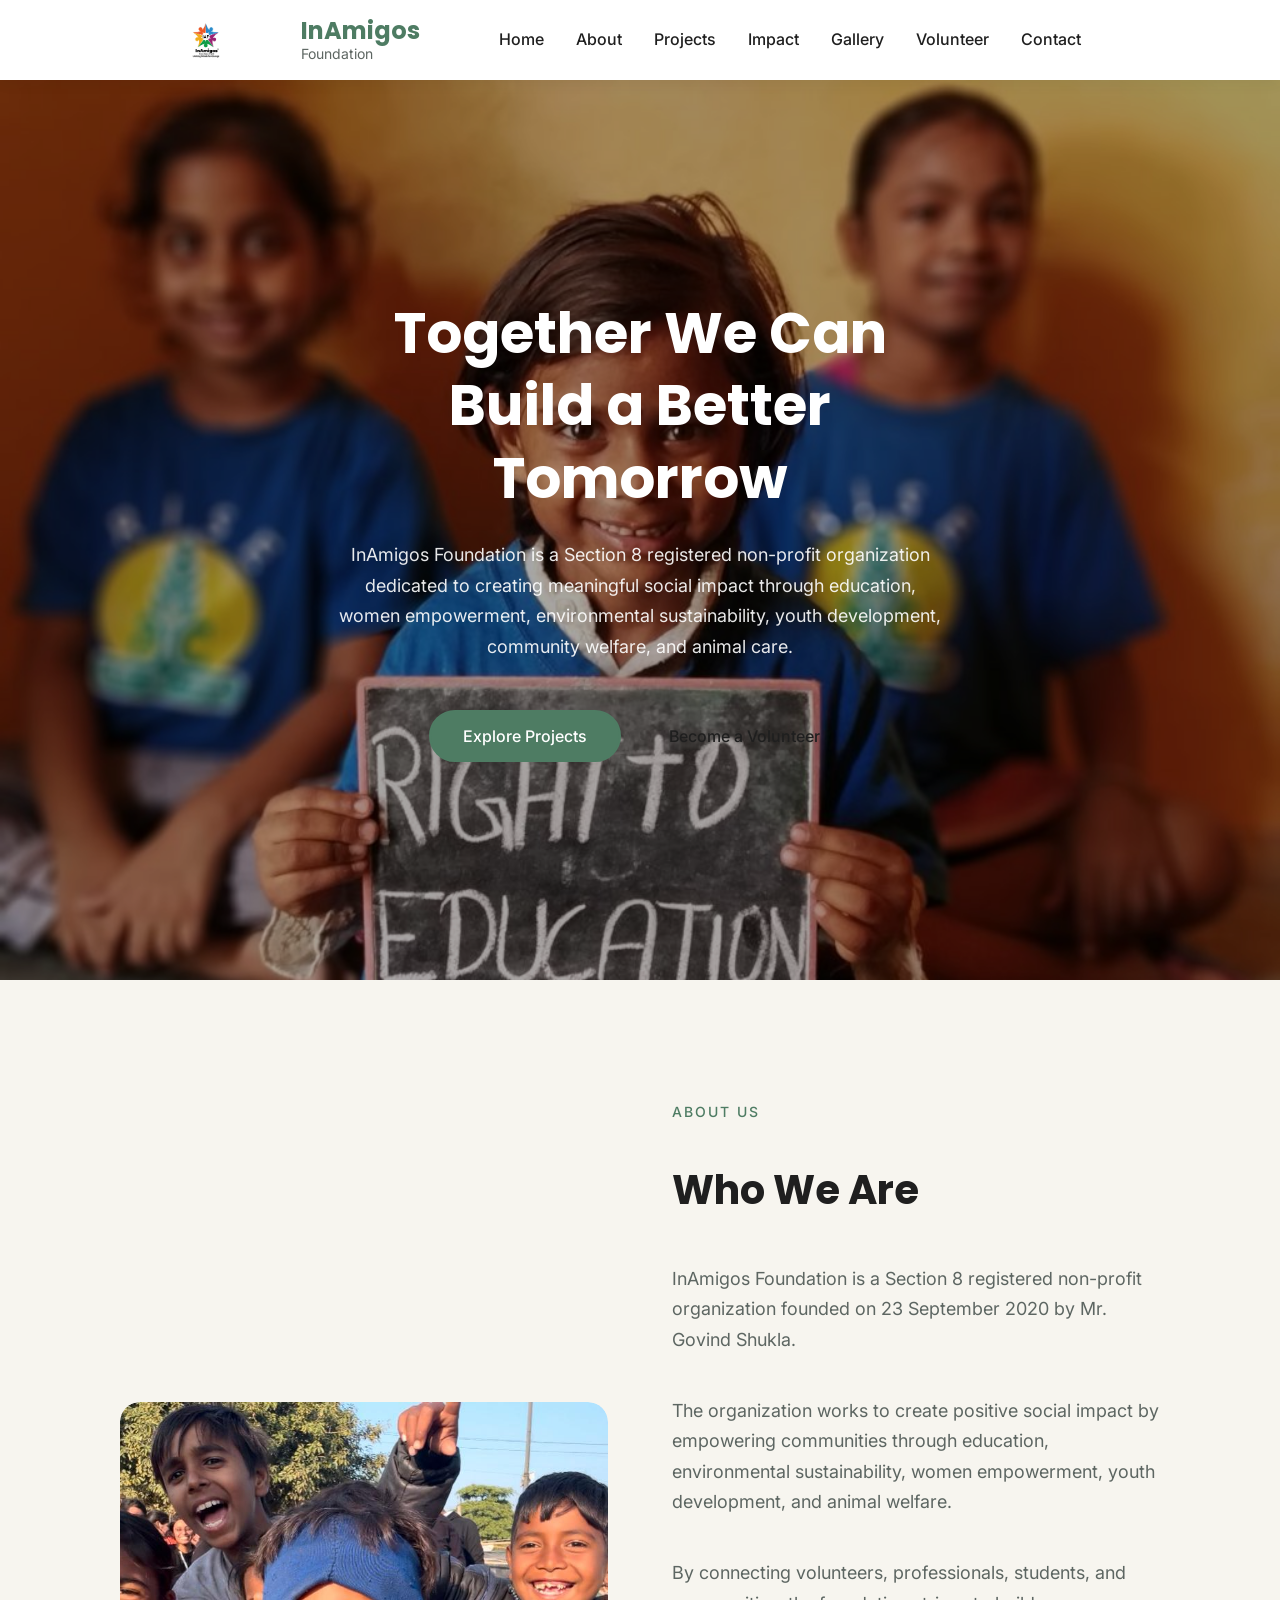
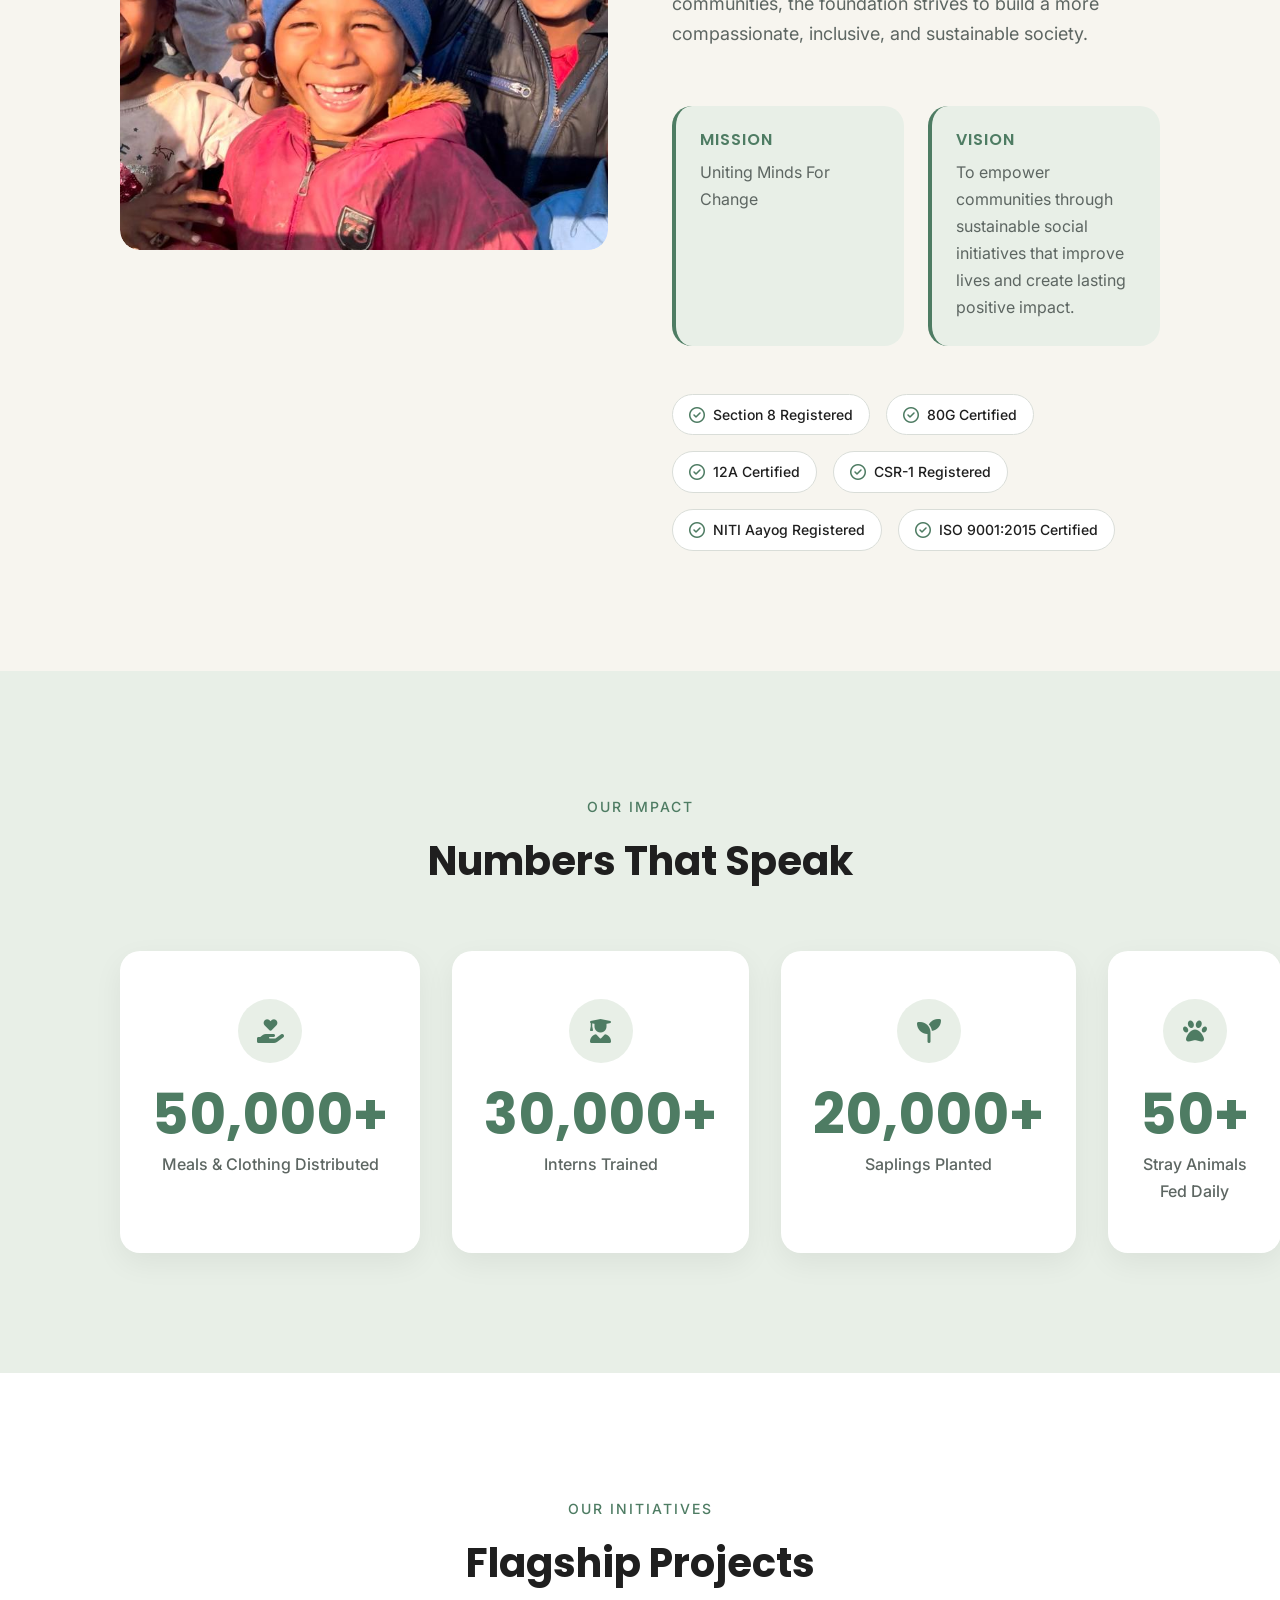
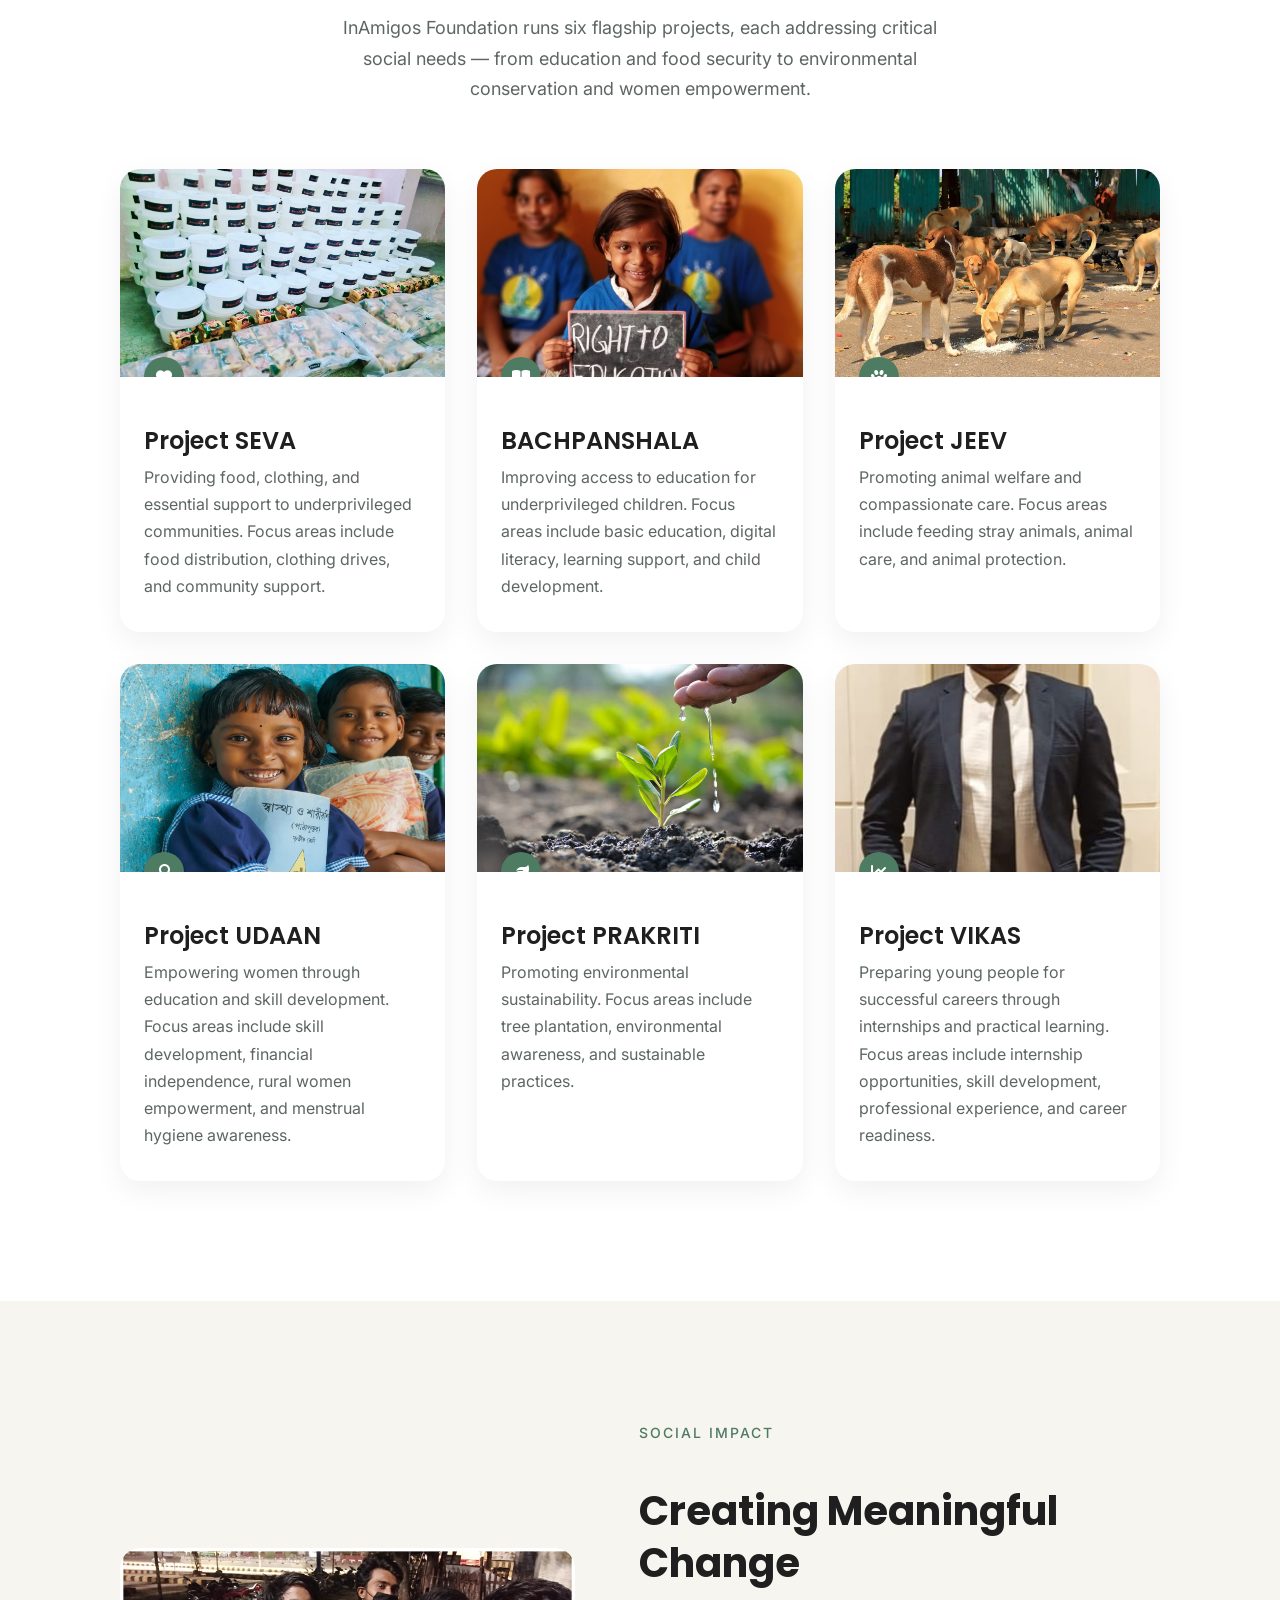
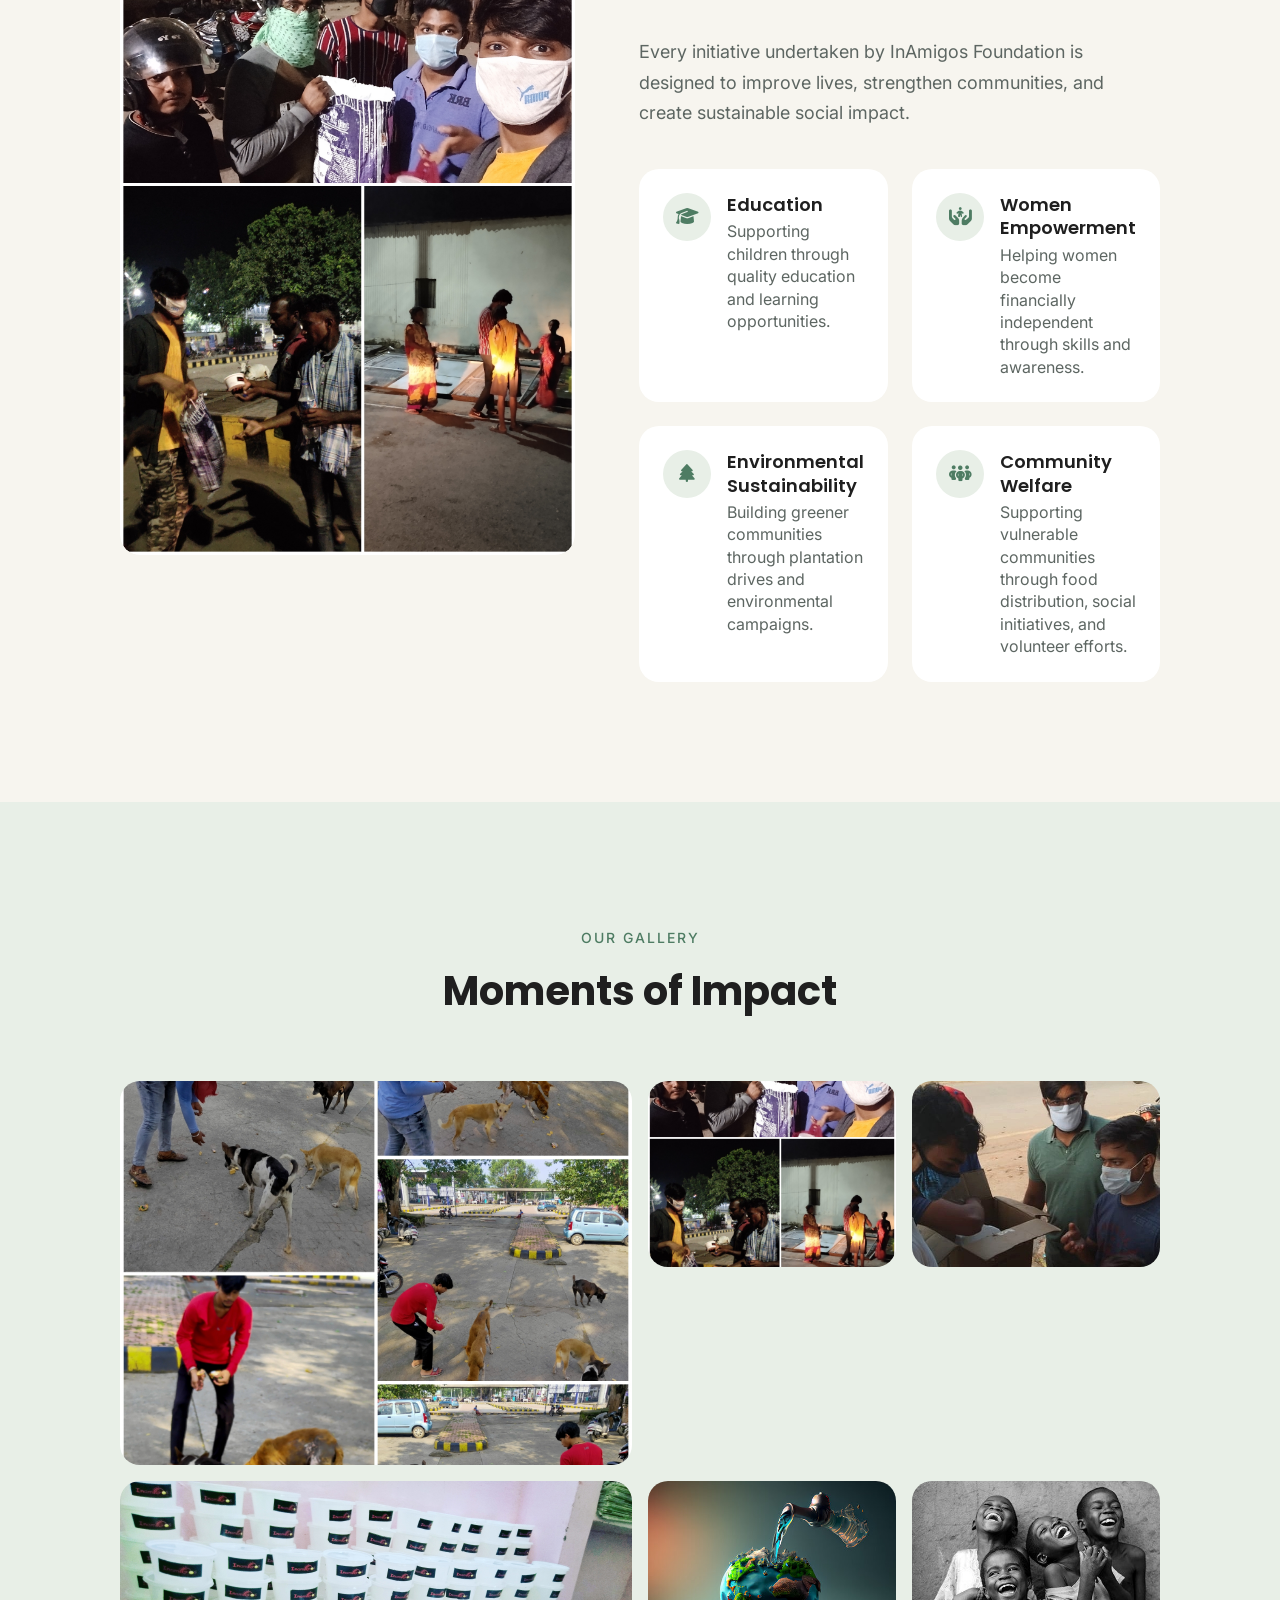
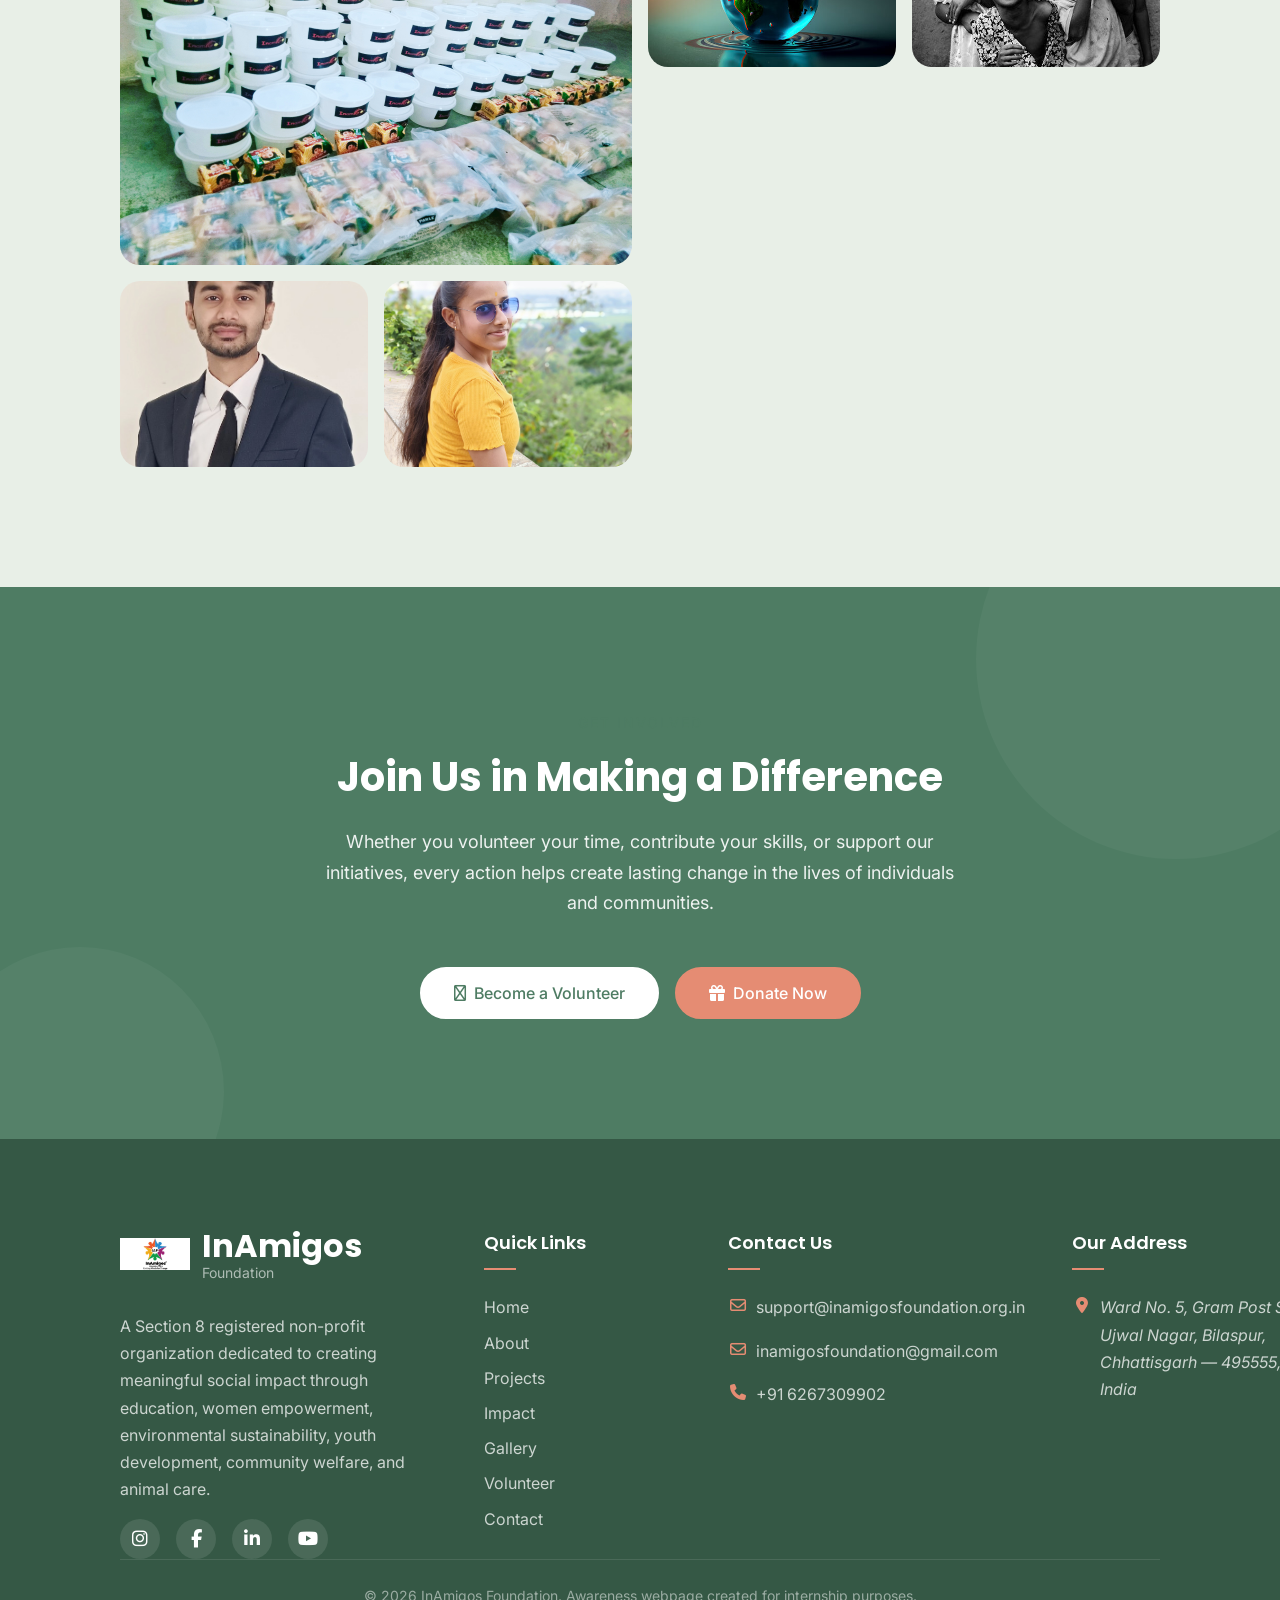
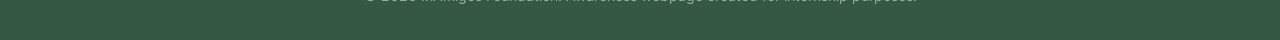
==== commit f06db194: "added a contact page" ====
--- a/index.html
+++ b/index.html
@@ -81,7 +81,7 @@
         <a href="#impact" class="nav__link">Impact</a>
         <a href="#gallery" class="nav__link">Gallery</a>
         <a href="#volunteer" class="nav__link">Volunteer</a>
-        <a href="#contact" class="nav__link">Contact</a>
+        <a href="contact.html" class="nav__link">Contact</a>
       </nav>
 
       <!-- Hamburger icon label (only visible on mobile) -->
@@ -639,7 +639,7 @@
         <div class="cta__content animate-fade-up">
 
           <!-- Section Label -->
-          <p class="section-label" style="color: rgba(255,255,255,0.7);">Get Involved</p>
+          <p class="section-label section-label--inverse">Get Involved</p>
 
           <!-- Heading -->
           <h2 id="cta-heading" class="cta__heading">Join Us in Making a Difference</h2>
@@ -735,6 +735,7 @@
             <a href="#impact" class="footer__link">Impact</a>
             <a href="#gallery" class="footer__link">Gallery</a>
             <a href="#volunteer" class="footer__link">Volunteer</a>
+            <a href="contact.html" class="footer__link">Contact</a>
           </div>
         </nav>
 
@@ -758,7 +759,7 @@
         <!-- Column 4: Address — from CONTENT_SPEC -->
         <div>
           <h3 class="footer__heading">Our Address</h3>
-          <address class="footer__contact-item" style="font-style: normal;">
+          <address class="footer__contact-item address-normal">
             <i class="fa-solid fa-location-dot" aria-hidden="true"></i>
             <span>
               Ward No. 5, Gram Post Sipat,<br>
--- a/css/style.css
+++ b/css/style.css
@@ -36,89 +36,120 @@
    ============================================================ */
 :root {
   /* --- Colors — Primary Backgrounds --- */
-  --color-bg-primary:      #F7F5EF;  /* Warm Ivory */
-  --color-bg-secondary:    #FFFFFF;  /* White */
-  --color-bg-alternate:    #E8EFE7;  /* Soft Sage */
+  --color-bg-primary: #F7F5EF;
+  /* Warm Ivory */
+  --color-bg-secondary: #FFFFFF;
+  /* White */
+  --color-bg-alternate: #E8EFE7;
+  /* Soft Sage */
 
   /* --- Colors — Text --- */
-  --color-text-primary:    #1F1F1F;
-  --color-text-secondary:  #5D6662;
-  --color-text-inverse:    #FFFFFF;
+  --color-text-primary: #1F1F1F;
+  --color-text-secondary: #5D6662;
+  --color-text-inverse: #FFFFFF;
 
   /* --- Colors — Brand --- */
-  --color-brand:           #4E7C63;  /* Muted Forest Green */
-  --color-brand-dark:      #355845;  /* Dark Brand */
-  --color-brand-light:     rgba(78, 124, 99, 0.08); /* Light green for hover states */
+  --color-brand: #4E7C63;
+  /* Muted Forest Green */
+  --color-brand-dark: #355845;
+  /* Dark Brand */
+  --color-brand-light: rgba(78, 124, 99, 0.08);
+  /* Light green for hover states */
 
   /* --- Colors — Accent (use sparingly: buttons, badges, highlights) --- */
-  --color-accent:          #E58C73;  /* Warm Coral */
+  --color-accent: #E58C73;
+  /* Warm Coral */
 
   /* --- Colors — Utility --- */
-  --color-border:          #D9DDD8;
-  --color-success:         #7BAE7F;
-  --color-error:           #D95C5C;
+  --color-border: #D9DDD8;
+  --color-success: #7BAE7F;
+  --color-error: #D95C5C;
 
   /* --- Colors — Overlays --- */
-  --color-hero-overlay:    rgba(0, 0, 0, 0.35);
+  --color-hero-overlay: rgba(0, 0, 0, 0.35);
 
   /* --- Typography — Font Families --- */
-  --font-heading:          'Poppins', sans-serif;
-  --font-body:             'Inter', sans-serif;
+  --font-heading: 'Poppins', sans-serif;
+  --font-body: 'Inter', sans-serif;
 
   /* --- Typography — Font Weights --- */
-  --fw-regular:            400;
-  --fw-medium:             500;
-  --fw-semibold:           600;
-  --fw-bold:               700;
+  --fw-regular: 400;
+  --fw-medium: 500;
+  --fw-semibold: 600;
+  --fw-bold: 700;
 
   /* --- Typography — Font Scale --- */
-  --fs-hero:               3.5rem;    /* 56px */
-  --fs-section:            2.5rem;    /* 40px */
-  --fs-card:               1.5rem;    /* 24px */
-  --fs-body:               1.125rem;  /* 18px */
-  --fs-small:              1rem;      /* 16px */
-  --fs-caption:            0.875rem;  /* 14px */
+  --fs-hero: 3.5rem;
+  /* 56px */
+  --fs-section: 2.5rem;
+  /* 40px */
+  --fs-card: 1.5rem;
+  /* 24px */
+  --fs-body: 1.125rem;
+  /* 18px */
+  --fs-small: 1rem;
+  /* 16px */
+  --fs-caption: 0.875rem;
+  /* 14px */
 
   /* --- Typography — Line Heights --- */
-  --lh-heading:            1.3;
-  --lh-body:               1.7;
-  --lh-tight:              1.4;
+  --lh-heading: 1.3;
+  --lh-body: 1.7;
+  --lh-tight: 1.4;
 
   /* --- Spacing — 8-point system --- */
-  --space-xs:              0.5rem;    /* 8px */
-  --space-sm:              1rem;      /* 16px */
-  --space-md:              1.5rem;    /* 24px */
-  --space-lg:              2rem;      /* 32px */
-  --space-xl:              3rem;      /* 48px */
-  --space-2xl:             4rem;      /* 64px */
-  --space-3xl:             5rem;      /* 80px */
-  --space-4xl:             6rem;      /* 96px */
-  --space-5xl:             7.5rem;    /* 120px */
+  --space-xs: 0.5rem;
+  /* 8px */
+  --space-sm: 1rem;
+  /* 16px */
+  --space-md: 1.5rem;
+  /* 24px */
+  --space-lg: 2rem;
+  /* 32px */
+  --space-xl: 3rem;
+  /* 48px */
+  --space-2xl: 4rem;
+  /* 64px */
+  --space-3xl: 5rem;
+  /* 80px */
+  --space-4xl: 6rem;
+  /* 96px */
+  --space-5xl: 7.5rem;
+  /* 120px */
 
   /* --- Section Padding --- */
-  --section-py:            var(--space-5xl);  /* 100px top & bottom (adjusted from spec 100px ≈ 6.25rem, using 120px for generous whitespace) */
-  --section-px-desktop:    var(--space-3xl);  /* 80px */
-  --section-px-tablet:     var(--space-lg);   /* 40px → using 32px for 8-pt grid compliance */
-  --section-px-mobile:     var(--space-md);   /* 24px */
+  --section-py: var(--space-5xl);
+  /* 100px top & bottom (adjusted from spec 100px ≈ 6.25rem, using 120px for generous whitespace) */
+  --section-px-desktop: var(--space-3xl);
+  /* 80px */
+  --section-px-tablet: var(--space-lg);
+  /* 40px → using 32px for 8-pt grid compliance */
+  --section-px-mobile: var(--space-md);
+  /* 24px */
 
   /* --- Layout --- */
-  --max-content-width:     75rem;     /* 1200px */
-  --max-hero-content:      43.75rem; /* 700px */
+  --max-content-width: 75rem;
+  /* 1200px */
+  --max-hero-content: 43.75rem;
+  /* 700px */
 
   /* --- Border Radius --- */
-  --radius-sm:             0.5rem;   /* 8px */
-  --radius-md:             1.25rem;  /* 20px — cards, images */
-  --radius-pill:           999px;    /* Buttons */
+  --radius-sm: 0.5rem;
+  /* 8px */
+  --radius-md: 1.25rem;
+  /* 20px — cards, images */
+  --radius-pill: 999px;
+  /* Buttons */
 
   /* --- Shadows --- */
-  --shadow-card:           0 10px 30px rgba(0, 0, 0, 0.06);
-  --shadow-card-hover:     0 20px 40px rgba(0, 0, 0, 0.10);
-  --shadow-nav:            0 2px 16px rgba(0, 0, 0, 0.06);
+  --shadow-card: 0 10px 30px rgba(0, 0, 0, 0.06);
+  --shadow-card-hover: 0 20px 40px rgba(0, 0, 0, 0.10);
+  --shadow-nav: 0 2px 16px rgba(0, 0, 0, 0.06);
 
   /* --- Transitions --- */
-  --transition-speed:      300ms;
-  --transition-ease:       ease;
-  --transition-default:    var(--transition-speed) var(--transition-ease);
+  --transition-speed: 300ms;
+  --transition-ease: ease;
+  --transition-default: var(--transition-speed) var(--transition-ease);
 }
 
 
@@ -137,7 +168,8 @@
 
 html {
   scroll-behavior: smooth;
-  font-size: 100%; /* 16px base */
+  font-size: 100%;
+  /* 16px base */
   -webkit-text-size-adjust: 100%;
 }
 
@@ -148,7 +180,8 @@
   line-height: var(--lh-body);
   color: var(--color-text-primary);
   background-color: var(--color-bg-primary);
-  overflow-x: hidden; /* Prevent horizontal scroll */
+  overflow-x: hidden;
+  /* Prevent horizontal scroll */
   -webkit-font-smoothing: antialiased;
   -moz-osx-font-smoothing: grayscale;
 }
@@ -165,7 +198,8 @@
   transition: color var(--transition-default);
 }
 
-ul, ol {
+ul,
+ol {
   list-style: none;
 }
 
@@ -196,7 +230,12 @@
    Headings use Poppins; body uses Inter.
    Consistent scale from DESIGN_SYSTEM.md.
    ============================================================ */
-h1, h2, h3, h4, h5, h6 {
+h1,
+h2,
+h3,
+h4,
+h5,
+h6 {
   font-family: var(--font-heading);
   line-height: var(--lh-heading);
   color: var(--color-text-primary);
@@ -457,7 +496,7 @@
   padding: var(--space-lg);
   box-shadow: var(--shadow-card);
   transition: transform var(--transition-default),
-              box-shadow var(--transition-default);
+    box-shadow var(--transition-default);
 }
 
 .card:hover {
@@ -515,6 +554,7 @@
   from {
     opacity: 0;
   }
+
   to {
     opacity: 1;
   }
@@ -526,6 +566,7 @@
     opacity: 0;
     transform: translateY(30px);
   }
+
   to {
     opacity: 1;
     transform: translateY(0);
@@ -542,12 +583,29 @@
 }
 
 /* Stagger delays for sequential animation */
-.animate-delay-1 { animation-delay: 0.1s; }
-.animate-delay-2 { animation-delay: 0.2s; }
-.animate-delay-3 { animation-delay: 0.3s; }
-.animate-delay-4 { animation-delay: 0.4s; }
-.animate-delay-5 { animation-delay: 0.5s; }
-.animate-delay-6 { animation-delay: 0.6s; }
+.animate-delay-1 {
+  animation-delay: 0.1s;
+}
+
+.animate-delay-2 {
+  animation-delay: 0.2s;
+}
+
+.animate-delay-3 {
+  animation-delay: 0.3s;
+}
+
+.animate-delay-4 {
+  animation-delay: 0.4s;
+}
+
+.animate-delay-5 {
+  animation-delay: 0.5s;
+}
+
+.animate-delay-6 {
+  animation-delay: 0.6s;
+}
 
 
 /* ============================================================
@@ -668,20 +726,20 @@
   height: 2px;
   background-color: var(--color-text-primary);
   transition: transform var(--transition-default),
-              opacity var(--transition-default);
+    opacity var(--transition-default);
   transform-origin: center;
 }
 
 /* Hamburger animation when checked */
-.nav__toggle:checked ~ .nav__toggle-label span:nth-child(1) {
+.nav__toggle:checked~.nav__toggle-label span:nth-child(1) {
   transform: rotate(45deg) translate(5px, 5px);
 }
 
-.nav__toggle:checked ~ .nav__toggle-label span:nth-child(2) {
+.nav__toggle:checked~.nav__toggle-label span:nth-child(2) {
   opacity: 0;
 }
 
-.nav__toggle:checked ~ .nav__toggle-label span:nth-child(3) {
+.nav__toggle:checked~.nav__toggle-label span:nth-child(3) {
   transform: rotate(-45deg) translate(5px, -5px);
 }
 
@@ -862,7 +920,7 @@
   border-radius: var(--radius-md);
   box-shadow: var(--shadow-card);
   transition: transform var(--transition-default),
-              box-shadow var(--transition-default);
+    box-shadow var(--transition-default);
 }
 
 .stat-card:hover {
@@ -882,7 +940,7 @@
   font-size: var(--fs-card);
   margin: 0 auto var(--space-md);
   transition: background-color var(--transition-default),
-              color var(--transition-default);
+    color var(--transition-default);
 }
 
 .stat-card:hover .stat-card__icon {
@@ -928,7 +986,7 @@
   overflow: hidden;
   box-shadow: var(--shadow-card);
   transition: transform var(--transition-default),
-              box-shadow var(--transition-default);
+    box-shadow var(--transition-default);
 }
 
 .project-card:hover {
@@ -1033,7 +1091,7 @@
   background-color: var(--color-bg-secondary);
   border-radius: var(--radius-md);
   transition: transform var(--transition-default),
-              box-shadow var(--transition-default);
+    box-shadow var(--transition-default);
 }
 
 .impact-feature:hover {
@@ -1053,7 +1111,7 @@
   font-size: var(--fs-body);
   flex-shrink: 0;
   transition: background-color var(--transition-default),
-              color var(--transition-default);
+    color var(--transition-default);
 }
 
 .impact-feature:hover .impact-feature__icon {
@@ -1184,9 +1242,9 @@
 
 .footer__grid {
   display: grid;
-  grid-template-columns: 1.5fr 1fr 1fr 1.5fr;
-  gap: var(--space-xl);
-  margin-bottom: var(--space-2xl);
+  grid-template-columns: 300px 180px 280px 250px;
+  gap: 4rem;
+  align-items: start;
 }
 
 .footer__heading {
@@ -1219,26 +1277,32 @@
 .footer__logo {
   display: flex;
   align-items: center;
-  gap: var(--space-xs);
-  margin-bottom: var(--space-md);
+  gap: 12px;
+  margin-bottom: 1.5rem;
 }
 
 .footer__logo-img {
-  height: 3rem;
-  width: auto;
+  width: 70px;
+  height: 70px;
   object-fit: contain;
+  flex-shrink: 0;
 }
 
 .footer__logo-name {
+  display: flex;
+  flex-direction: column;
+  justify-content: center;
+
   font-family: var(--font-heading);
   font-weight: var(--fw-bold);
-  font-size: var(--fs-card);
+  font-size: 2rem;
   color: var(--color-text-inverse);
-  line-height: 1.2;
+  line-height: 1.1;
 }
 
 .footer__logo-name span {
   display: block;
+  margin-top: 2px;
   font-size: var(--fs-caption);
   font-weight: var(--fw-regular);
   color: rgba(255, 255, 255, 0.6);
@@ -1256,7 +1320,7 @@
   color: rgba(255, 255, 255, 0.75);
   font-size: var(--fs-small);
   transition: color var(--transition-default),
-              padding-left var(--transition-default);
+    padding-left var(--transition-default);
 }
 
 .footer__link:hover,
@@ -1329,6 +1393,172 @@
   color: rgba(255, 255, 255, 0.5);
   margin-bottom: 0;
 }
+
+.footer__text {
+  max-width: 320px;
+}
+
+.footer__heading {
+  margin-top: 12px;
+}
+
+
+/* ============================================================
+   20. Contact Page Styles
+   ============================================================ */
+
+/* Hero Overrides */
+.contact-hero .section-heading,
+.contact-hero .contact-hero__text,
+.contact-hero .section-label {
+  color: var(--color-text-inverse);
+}
+
+/* Contact Grid Layout */
+.contact-grid {
+  display: grid;
+  grid-template-columns: repeat(2, minmax(360px, 1fr));
+  gap: 5rem;
+  align-items: start;
+}
+
+/* Info Cards */
+.info-card-group {
+  display: flex;
+  flex-direction: column;
+  gap: var(--space-md);
+  margin-top: var(--space-lg);
+}
+
+.info-card {
+  background-color: var(--color-bg-secondary);
+  border-radius: var(--radius-md);
+  padding: var(--space-lg);
+  box-shadow: var(--shadow-card);
+  transition: transform var(--transition-default), box-shadow var(--transition-default);
+  display: flex;
+  align-items: flex-start;
+  gap: var(--space-md);
+  width: 100%;
+}
+
+.info-card:hover {
+  transform: translateY(-5px);
+  box-shadow: var(--shadow-card-hover);
+}
+
+.info-card__icon {
+  width: 3rem;
+  height: 3rem;
+  background-color: var(--color-brand-light);
+  color: var(--color-brand);
+  border-radius: 50%;
+  display: flex;
+  align-items: center;
+  justify-content: center;
+  font-size: var(--fs-card);
+  flex-shrink: 0;
+}
+
+.info-card__title {
+  font-family: var(--font-heading);
+  font-size: var(--fs-body);
+  font-weight: var(--fw-semibold);
+  margin-bottom: var(--space-xs);
+  color: var(--color-text-primary);
+  line-height: 1.2;
+}
+
+.info-card__text {
+  color: var(--color-text-secondary);
+  font-size: var(--fs-small);
+  line-height: var(--lh-body);
+  margin-bottom: 0;
+}
+
+.info-card__text a {
+  color: var(--color-text-secondary);
+  transition: color var(--transition-default);
+}
+
+.info-card__text a:hover {
+  color: var(--color-brand);
+}
+
+/* Form Styles */
+.contact-form {
+  padding: var(--space-xl);
+  border-radius: var(--radius-md);
+  box-shadow: var(--shadow-card-hover);
+}
+
+.form {
+  display: flex;
+  flex-direction: column;
+  gap: var(--space-md);
+  margin-top: var(--space-lg);
+}
+
+.form-group {
+  display: flex;
+  flex-direction: column;
+}
+
+.form-label {
+  font-size: var(--fs-small);
+  font-weight: var(--fw-medium);
+  margin-bottom: var(--space-xs);
+  color: var(--color-text-primary);
+}
+
+.form-input {
+  appearance: none;
+  -webkit-appearance: none;
+  width: 100%;
+  padding: 1rem 1.25rem;
+  border-radius: 14px;
+  border: 1px solid var(--color-border);
+  background-color: var(--color-bg-secondary);
+  color: var(--color-text-primary);
+  font-family: var(--font-body);
+  font-size: 1.125rem;
+  transition: border-color var(--transition-default), box-shadow var(--transition-default);
+}
+
+.form-textarea {
+  min-height: 180px;
+  resize: vertical;
+}
+
+.form-input:focus {
+  outline: none;
+  border-color: var(--color-brand);
+  box-shadow: 0 0 0 3px var(--color-brand-light);
+}
+
+.form-btn {
+  width: 100%;
+  min-width: 220px;
+  margin-top: var(--space-sm);
+  padding: 1rem 2rem;
+  font-size: 1.125rem;
+  border-radius: var(--radius-pill);
+}
+
+/* Map Section */
+.map-card {
+  padding: var(--space-md);
+  margin-top: var(--space-xl);
+}
+
+.map-iframe {
+  width: 100%;
+  height: 450px;
+  border: none;
+  display: block;
+  border-radius: var(--radius-sm);
+}
+
 
 
 /* ============================================================
@@ -1383,6 +1613,7 @@
    18. Responsive — Tablet (768px – 1199px)
    ============================================================ */
 @media screen and (max-width: 1199px) {
+
   /* Adjust container padding */
   .container {
     padding-left: var(--section-px-tablet);
@@ -1396,7 +1627,8 @@
   }
 
   /* Typography scale down */
-  h1, .hero__heading {
+  h1,
+  .hero__heading {
     font-size: 2.75rem;
   }
 
@@ -1409,6 +1641,11 @@
     gap: var(--space-xl);
   }
 
+  /* Contact page grid on tablet */
+  .contact-grid {
+    gap: var(--space-xl);
+  }
+
   /* Projects: 2 columns on tablet */
   .projects-grid {
     grid-template-columns: repeat(2, 1fr);
@@ -1444,6 +1681,7 @@
    19. Responsive — Mobile (< 768px)
    ============================================================ */
 @media screen and (max-width: 767px) {
+
   /* Container mobile padding */
   .container {
     padding-left: var(--section-px-mobile);
@@ -1457,7 +1695,8 @@
   }
 
   /* Typography mobile scale */
-  h1, .hero__heading {
+  h1,
+  .hero__heading {
     font-size: 2rem;
   }
 
@@ -1496,7 +1735,7 @@
     overflow-y: auto;
   }
 
-  .nav__toggle:checked ~ .nav__links {
+  .nav__toggle:checked~.nav__links {
     right: 0;
   }
 
@@ -1520,7 +1759,7 @@
     z-index: 999;
   }
 
-  .nav__toggle:checked ~ .nav__overlay {
+  .nav__toggle:checked~.nav__overlay {
     display: block;
   }
 
@@ -1532,6 +1771,12 @@
     gap: var(--space-xl);
   }
 
+  /* Contact page grid on mobile */
+  .contact-grid {
+    grid-template-columns: 1fr;
+    gap: var(--space-xl);
+  }
+
   /* Reverse order for about section on mobile (text first) */
   .about__content {
     order: 1;
@@ -1625,4 +1870,4 @@
     width: 8rem;
     height: 8rem;
   }
-}
+}
